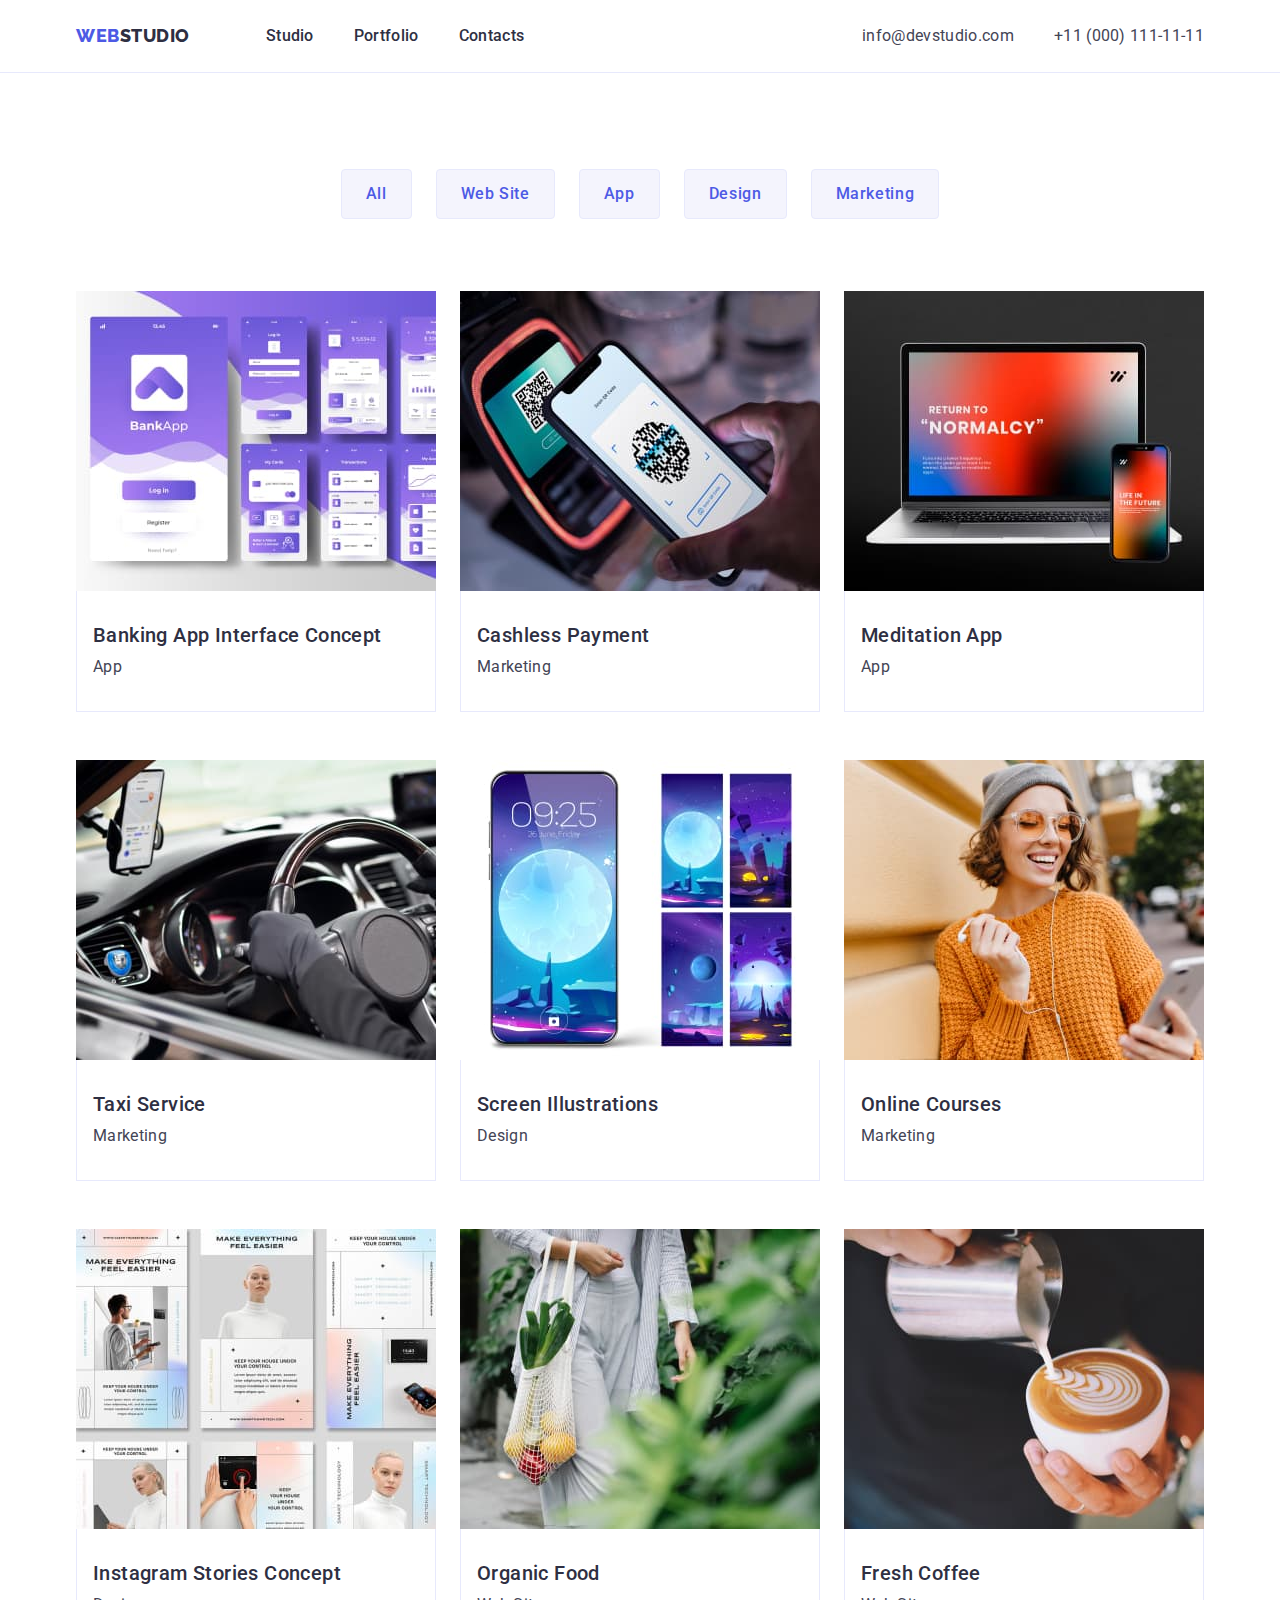
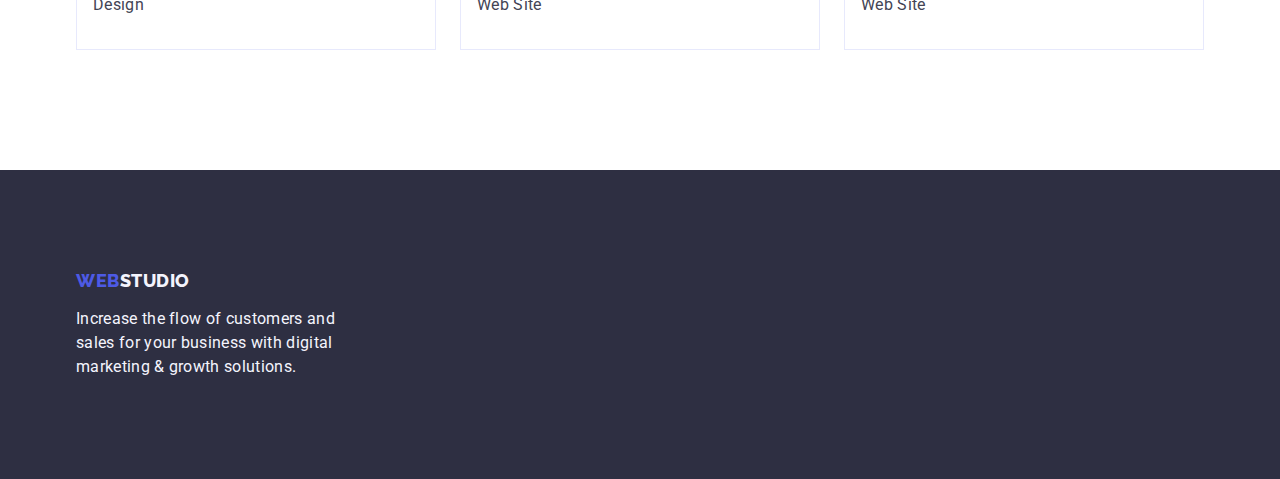
==== portfolio.html @ f17a9567 "Initial commit" ====
<!DOCTYPE html>
<html lang="en">
  <head>
    <meta charset="UTF-8" />
    <meta http-equiv="X-UA-Compatible" content="IE=edge" />
    <meta name="viewport" content="width=device-width, initial-scale=1.0" />
    <title>Portfolio</title>
    <link
      rel="stylesheet"
      href="https://cdnjs.cloudflare.com/ajax/libs/modern-normalize/1.1.0/modern-normalize.min.css"
    />
    <link rel="preconnect" href="https://fonts.googleapis.com" />
    <link rel="preconnect" href="https://fonts.gstatic.com" crossorigin />
    <link
      href="https://fonts.googleapis.com/css2?family=Raleway:wght@800&family=Roboto:wght@400;500;700;900&display=swap"
      rel="stylesheet"
    />
    <link rel="stylesheet" href="./css/styles.css" />
  </head>
  <body>
    <header class="header">
      <div class="container main-nav">
        <nav class="nav">
          <a class="logo head link" href="./index.html"
            >Web<span class="header-word">Studio</span></a
          >

          <ul class="nav-ul list">
            <li class="item"><a class="nav-link link" href="./index.html">Studio</a></li>
            <li class="item"><a class="nav-link link" href="./portfolio.html">Portfolio</a></li>
            <li class="item"><a class="nav-link link" href="">Contacts</a></li>
          </ul>
        </nav>

        <address class="cont">
          <ul class="cont-ul list">
            <li class="item">
              <a class="cont-link link" href="mailto:info@devstudio.com">info@devstudio.com</a>
            </li>
            <li class="item">
              <a class="cont-link link" href="tel:+110001111111">+11 (000) 111-11-11</a>
            </li>
          </ul>
        </address>
      </div>
    </header>

    <main>
      <section class="section-port">
        <div class="container">
          <h1 class="visually-hidden">Our Works</h1>
          <!---Hidden title-->
          <ul class="section-ul-button list">
            <li class="item-btn"><button type="button" class="btn">All</button></li>
            <li class="item-btn"><button type="button" class="btn">Web Site</button></li>
            <li class="item-btn"><button type="button" class="btn">App</button></li>
            <li class="item-btn"><button type="button" class="btn">Design</button></li>
            <li class="item-btn"><button type="button" class="btn">Marketing</button></li>
          </ul>

          <ul class="section-ul-card list">
            <li class="section-item-card">
              <a class="link" href="">
                <img src="./images/img8.jpg" alt="banking-app" width="360" />
                <div class="img-title">
                  <h2 class="section-subtitle">Banking App Interface Concept</h2>
                  <p class="section-text">App</p>
                </div>
              </a>
            </li>

            <li class="section-item-card">
              <a class="link" href="">
                <img src="./images/img9.jpg" alt="cashless-payment" width="360" />
                <div class="img-title">
                  <h2 class="section-subtitle">Cashless Payment</h2>
                  <p class="section-text">Marketing</p>
                </div>
              </a>
            </li>

            <li class="section-item-card">
              <a class="link" href="">
                <img src="./images/img10.jpg" alt="meditation-app" width="360" />
                <div class="img-title">
                  <h2 class="section-subtitle">Meditation App</h2>
                  <p class="section-text">App</p>
                </div>
              </a>
            </li>

            <li class="section-item-card">
              <a class="link" href="">
                <img src="./images/img11.jpg" alt="taxi-service" width="360" />
                <div class="img-title">
                  <h2 class="section-subtitle">Taxi Service</h2>
                  <p class="section-text">Marketing</p>
                </div>
              </a>
            </li>

            <li class="section-item-card">
              <a class="link" href="">
                <img src="./images/img12.jpg" alt="screen-illustrations" width="360" />
                <div class="img-title">
                  <h2 class="section-subtitle">Screen Illustrations</h2>
                  <p class="section-text">Design</p>
                </div>
              </a>
            </li>

            <li class="section-item-card">
              <a class="link" href="">
                <img src="./images/img13.jpg" alt="online-courses" width="360" />
                <div class="img-title">
                  <h2 class="section-subtitle">Online Courses</h2>
                  <p class="section-text">Marketing</p>
                </div>
              </a>
            </li>

            <li class="section-item-card">
              <a class="link" href="">
                <img src="./images/img14.jpg" alt="instagram-stories-concept" width="360" />
                <div class="img-title">
                  <h2 class="section-subtitle">Instagram Stories Concept</h2>
                  <p class="section-text">Design</p>
                </div>
              </a>
            </li>

            <li class="section-item-card">
              <a class="link" href="">
                <img src="./images/img15.jpg" alt="organic-food" width="360" />
                <div class="img-title">
                  <h2 class="section-subtitle">Organic Food</h2>
                  <p class="section-text">Web Site</p>
                </div>
              </a>
            </li>

            <li class="section-item-card">
              <a class="link" href="">
                <img src="./images/img16.jpg" alt="fresh-coffee" width="360" />
                <div class="img-title">
                  <h2 class="section-subtitle">Fresh Coffee</h2>
                  <p class="section-text">Web Site</p>
                </div>
              </a>
            </li>
          </ul>
        </div>
      </section>
    </main>

    <footer class="footer">
      <div class="container">
        <a class="logo foot link" href="./index.html">Web<span class="footer-word">Studio</span></a>
        <p class="footer-text">
          Increase the flow of customers and sales for your business with digital marketing & growth
          solutions.
        </p>
      </div>
    </footer>
  </body>
</html>
---- css/styles.css ----
body {
    color: var(--main-text-color); /*--основной цвет текста--*/
    background-color: var(--main-background-color);
    font-family: 'Roboto', sans-serif;
    }

/*--Сброс дефолтных настроек--*/

/*--Сброс настроек списков списков ul, ol--*/
.list
{list-style: none;}

ul, ol
{margin-top: 0;
 margin-bottom: 0;
 padding-left: 0;   
}    

/*--Сброс настроек ссылок a--*/
.link
{text-decoration: none;}

/*--Сброс настроек заголовков h и текста p--*/
h1, h2, h3, p
{margin-top: 0;
 margin-bottom: 0;
}

/*--Сбрасываем нижний отступ в изображениях, делая их блоковыми--*/
img 
{display: block;
max-width: 100%;
height: auto;}

/*--Задание палитры цветов через переменные--*/
:root
{
--main-text-color: #434455;
--main-background-color:#FFFFFF;
--logo-color:#4D5AE5;
--header-word-color:#2E2F42;
--nav-link-color:#2E2F42;
--link-active-color:#404BBF;
--hero-background-color:#2E2F42;
--hero-title-color:#FFFFFF;
--main-btn-color:#FFFFFF;
--btn-color: #4D5AE5;
--border-btn-color: #e7e9fc;
--section-main-text-color: #2E2F42;
--section-team-background-color:#F4F4FD;
--footer-background-color:#2E2F42;
--footer-main-text-color:#F4F4FD;
}

/*--Задаем контейнер для центровки и ограничения ширины контента--*/

.header {
border-bottom: 1px solid #E7E9FC;
}

.container
{
width: 1158px;
margin: 0 auto;
padding: 0 15px; 
}

/*--Описываем контейнер главной навигации--*/
.main-nav {
display: flex; /*--Выстраиваем элементы по горизонтали--*/
align-items: center;
}

/*--Делаем логотип и список навигации flex-контейнером--*/
.nav {
display: flex;
align-items: center;/*--Центруем элементы вдоль горизонтальной оси--*/
}

/*--Данные верхнего логотипа--*/
.logo
{
color: var(--logo-color);
font-family: 'Raleway', sans-serif;
font-weight: 800;
font-size: 18px;
line-height: 1.17;
letter-spacing: 0.03em;
text-transform: uppercase;
}

/*--Дополнительные данные верхнего логотипа--*/
.head
{padding: 24px 0;
margin-right: 76px;/*--Задаем отступ между логотипом и nav-ul--*/
}

.header-word {
color: var(--header-word-color);
font-family: 'Raleway' sans-serif;;
font-weight: 800;
font-size: 18px;
line-height: 1.17;
letter-spacing: 0.03em;
text-transform: uppercase;
}

/*--Делаем список навигации flex-контейнером--*/
.nav-ul {
display: flex;
/*--gap: 40px;--*/
}

/*--Задаем правый отступ всем item nav, кроме крайних--*/
 .nav-ul .item:not(:last-child) {
 margin-right: 40px;
 }

/*--Данные навигационных ссылок--*/
.nav-link {
    color: var(--nav-link-color);
    font-weight: 500;
    font-size: 16px;
    line-height: 1.5;
    letter-spacing: 0.02em;
    display: block;
    padding: 24px 0;
    
}

/*--Меняем цвет ссылок при наведении--*/
.nav-link:hover,
.nav-link:focus {
    color: var(--link-active-color);
}

/*--Прижимаем секцию почты и телефона к правому краю--*/
.cont
{font-style: normal; /*--сбрасываем стиль italic--*/
margin-left: auto;}

/*--Делаем список контактов flex-контейнером--*/
.cont-ul {
display: flex;
/*--gap: 40px;--*/
}

/*--Задаем правый отступ всем item cont, кроме крайних--*/
.cont-ul .item:not(:last-child) 
{margin-right: 40px;}

.cont-link {
color: var(--main-text-color);
font-weight: 400;
font-size: 16px;
line-height: 1.5;
letter-spacing: 0.02em;
text-decoration: none;
display: block;
padding: 24px 0;
}

/*--Меняем цвет ссылок при наведении--*/
.cont-link:hover,
.cont-link:focus {
color: var(--link-active-color);
}


/*--Данные секции HERO--*/

/*--Задаем параметры секции hero--*/
.hero {
background-color: var(--hero-background-color);
margin-top: 0;
width: 1440px;
padding: 188px 0;
margin-left: auto;
margin-right: auto;
}

/*--Задаем параметры заголовка секции hero--*/
.hero-title {
color: var(--hero-title-color);
font-weight: 700;
font-size: 56px;
line-height: 1.07;
text-align: center;
letter-spacing: 0.02em;
max-width: 496px;
margin-left: auto;
margin-right: auto;
}

/*---Кнопка Order Service---*/
.main-btn {
color: var(--main-btn-color);
background-color: #4D5AE5;
font-family: 'Roboto', sans-serif;
font-weight: 500;
font-size: 16px;
line-height: 1.5;
letter-spacing: 0.04em;
border: none;
display: block;
cursor: pointer;
min-width: 169px;
height: 56px;
margin-left: auto;
margin-right: auto;
margin-top: 48px;
padding: 16px 32px 16px 32px;
border-radius: 4px;
}

/*--Меняем цвет кнопок при навдении--*/
.main-btn:hover,
.main-btn:focus {
color: var(--main-btn-color);
background-color: #404BBF;
cursor: pointer;
}

/*--Задаем внутренние отступы секции Adv--*/
.section-adv {padding: 120px 0;}

/*--Данные заголовка секции--*/
.section-title {
color: var(--section-main-text-color);
font-weight: 700;
font-size: 36px;
line-height: 1.11;
text-align: center;
letter-spacing: 0.02em;
text-transform: capitalize;
margin-bottom: 72px;
}

/*--Описываем скрытый заголовок--*/
.visually-hidden
{
position: absolute;
width: 1px;
height: 1px;
margin: -1px;
border: 0;
padding: 0;
white-space: no-wrap;
clip-path: inset(100%);
clip: rect(0 0 0 0);
overflow: hidden;    
}

/*--Делаем список flex-элементом, чтобы список расположить горизонтально--*/
.section-ul
{
display: flex;
gap: 24px;
}

/*--Определяем ширину пункта списка--*/
.section-item {
flex-basis: calc((100% - 3*24px)/4);
/*--width: calc((100% - 3*24px)/4)--*/
}

/*--Определяем ширину списка img--*/
.section-item-img {
    flex-basis: calc((100% - 3*16px)/3);
    /*--width: calc((100% - 3*16px)/3)--*/
}

/*--Данные подзаголовков--*/
.section-subtitle {
    color: var(--section-main-text-color);
    font-weight: 500;
    font-size: 20px;
    line-height: 1.2;
    letter-spacing: 0.02em;
    margin-bottom: 8px;
}

/*--Данные текста секции--*/
.section-text {
    color: var(--main-text-color);
    font-weight: 400;
    font-size: 16px;
    line-height: 1.5;
    letter-spacing: 0.02em;
}

/*--Задаем внутренний отступ секции Work Exmpl--*/
.section-exmp {
padding-bottom: 120px;
}

/*--Данные секции Our Team, у которой отличается фон--*/
.section-team
{background: var(--section-team-background-color);
padding: 120px 0;} /*--Задаем внутренние паддинги--*/

.section-team-card {
    background-color: var(--main-background-color);
    text-align: center;
    flex-basis: calc((100% - 3*24px)/4);
    /*--width: calc((100% - 3*24px)/4)--*/
    border-radius: 0px 0px 4px 4px;
}

/*--Создание контейнера - имя, должность членов команды--*/
.name-job
{padding: 32px 16px; } /*--внутренние отступы контейнера--*/

/*--Задание параметров ФИ сотрудника--*/
.name-job .section-subtitle
{text-align: center;
 margin-bottom: 8px;
}

/*--Задание параметров должности сотрудника--*/
.name-job .section-text 
{text-align: center;}


/*--Задание паддингов для секции Портфолио--*/
.section-port {
    padding-top: 96px;
    padding-bottom: 120px;
}

/*--Делаем список кнопок горизонтальным flex-элементом--*/
.section-ul-button {
    display: flex;
    gap: 24px;
    margin-bottom: 72px;
    justify-content: center;
    }

/*---Кнопки Портфолио---*/
.btn {
    color: var(--btn-color);
    background-color: #F4F4FD;
    font-family: 'Roboto', sans-serif;
    font-weight: 500;
    font-size: 16px;
    line-height: 1.5;
    letter-spacing: 0.04em;
    border: 1px solid var(--border-btn-color);
    border-radius: 4px;
    cursor: pointer;
    padding: 12px 24px 12px 24px;
    display: block;
}

/*--Меняем цвет кнопок при наведении--*/
.btn:hover,
.btn:focus {
    color: var(--main-btn-color);
    background-color: #404BBF;
    border: 1px solid transparent;
}

/*--Делаем список flex-элементом, чтобы список расположить горизонтально
    в несколько рядов--*/
.section-ul-card {
    display: flex;
    flex-wrap: wrap;
    column-gap: 24px;
    row-gap: 48px;
    padding-left: 0;
    padding-right: 0;
}

/*--Описываем каждый элемент списка--*/
.section-item-card {
flex-basis: calc((100% - 2*24px)/3);
}

/*--Создание контейнера - имя, должность членов команды--*/
.img-title {
padding: 32px 16px; /*--внутренние отступы контейнера--*/
border: 1px solid #e7e9fc;
border-top: none;
}

/*--Задание отступа подзаголовку img Portfolio--*/
.img-title .section-subtitle
{margin-bottom: 8px;}

/*--Данные Футера--*/
.footer {
background-color: var(--footer-background-color);
padding: 100px 0;
margin-left: auto;
margin-right: auto;
}

/*--Дополнительные данные нижнего логотипа--*/
.foot {
display: inline-block;
margin-bottom: 16px;
}

.footer-word
{color: var(--footer-main-text-color);
font-family: 'Raleway';
font-weight: 800;
font-size: 18px;
line-height: 1.17;
letter-spacing: 0.03em;
text-transform: uppercase;
}

.footer-text {
color: var(--footer-main-text-color);
font-weight: 400;
font-size: 16px;
line-height: 1.5;
letter-spacing: 0.02em;
width: 264px;
}
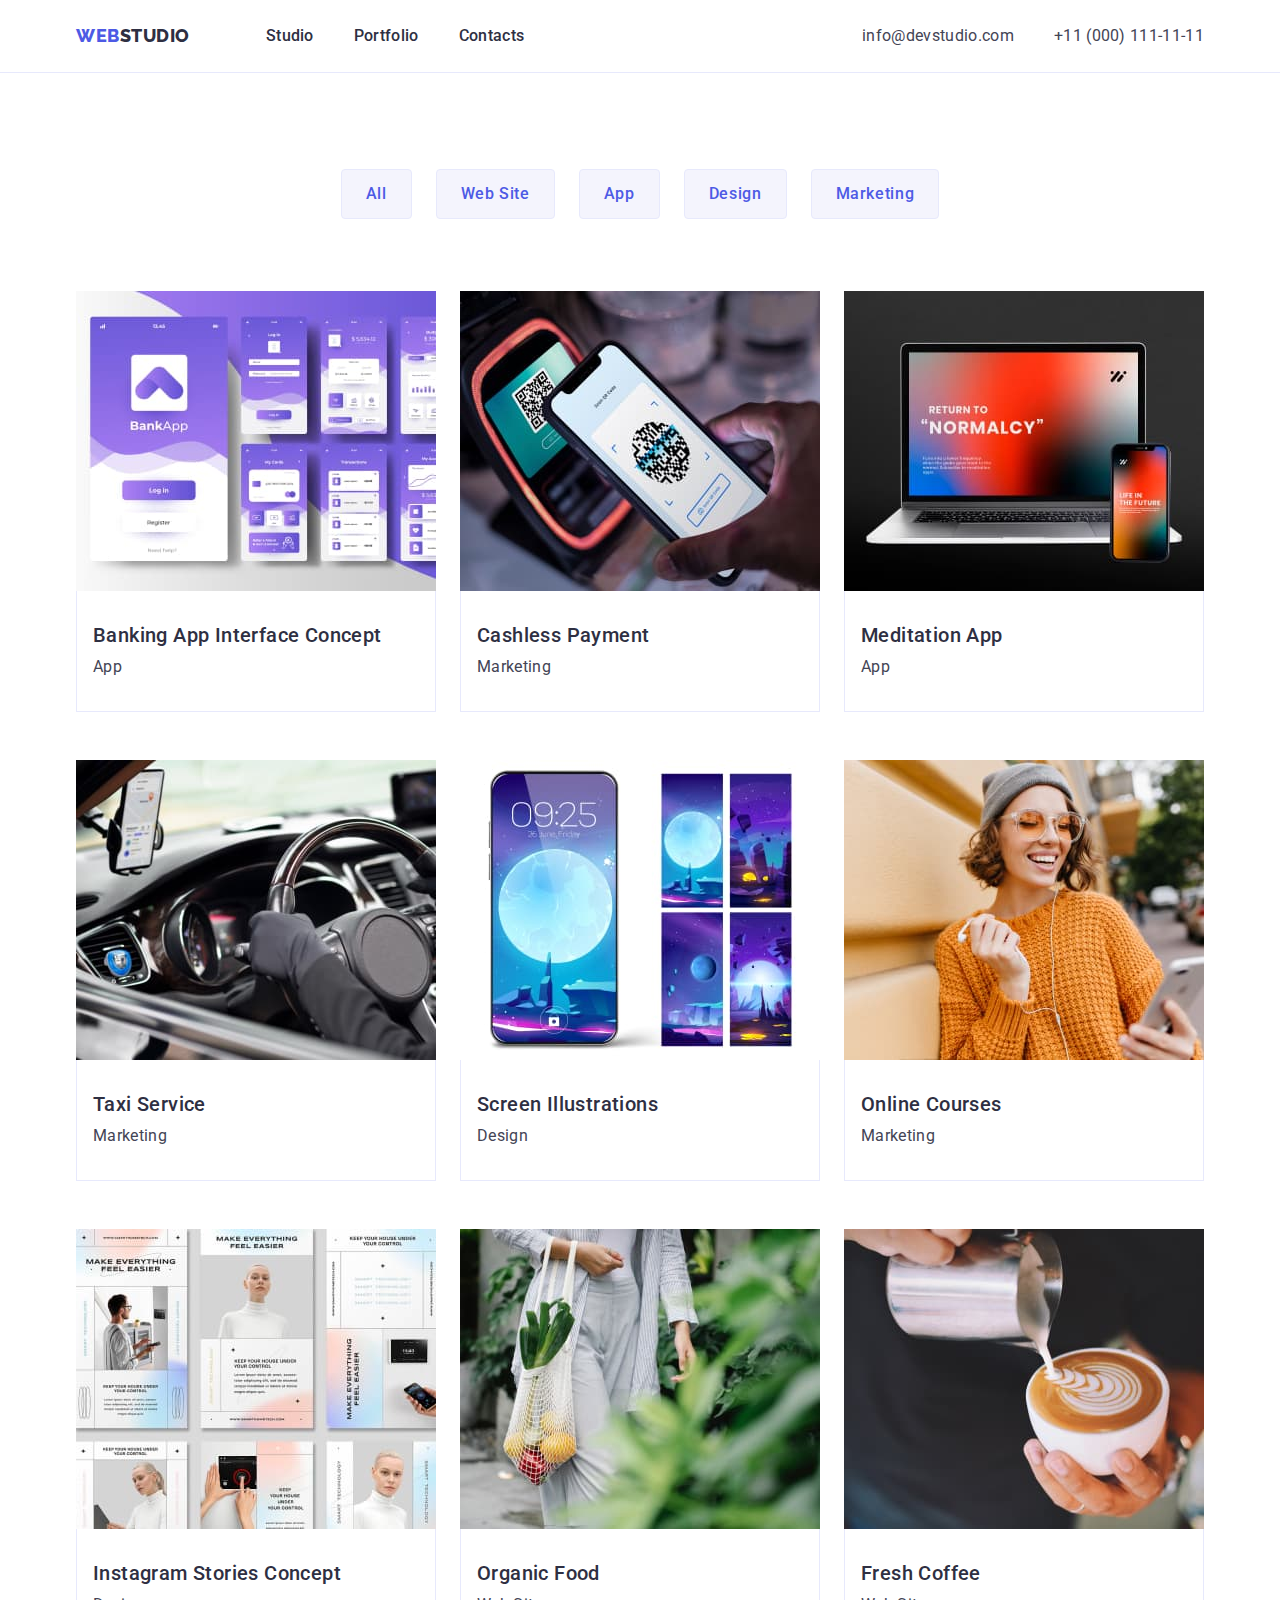
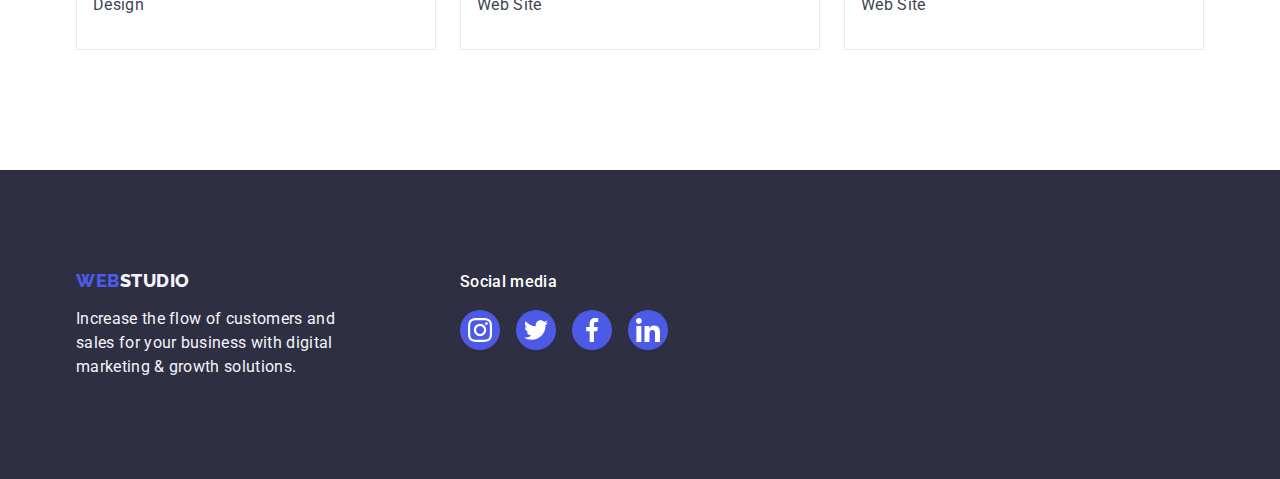
==== commit d5051498: "first version HW-04" ====
--- a/portfolio.html
+++ b/portfolio.html
@@ -61,7 +61,7 @@
           <ul class="section-ul-card list">
             <li class="section-item-card">
               <a class="link" href="">
-                <img src="./images/img8.jpg" alt="banking-app" width="360" />
+                <img src="./images/portfolio/img1.jpg" alt="banking-app" width="360" />
                 <div class="img-title">
                   <h2 class="section-subtitle">Banking App Interface Concept</h2>
                   <p class="section-text">App</p>
@@ -71,7 +71,7 @@
 
             <li class="section-item-card">
               <a class="link" href="">
-                <img src="./images/img9.jpg" alt="cashless-payment" width="360" />
+                <img src="./images/portfolio/img2.jpg" alt="cashless-payment" width="360" />
                 <div class="img-title">
                   <h2 class="section-subtitle">Cashless Payment</h2>
                   <p class="section-text">Marketing</p>
@@ -81,7 +81,7 @@
 
             <li class="section-item-card">
               <a class="link" href="">
-                <img src="./images/img10.jpg" alt="meditation-app" width="360" />
+                <img src="./images/portfolio/img3.jpg" alt="meditation-app" width="360" />
                 <div class="img-title">
                   <h2 class="section-subtitle">Meditation App</h2>
                   <p class="section-text">App</p>
@@ -91,7 +91,7 @@
 
             <li class="section-item-card">
               <a class="link" href="">
-                <img src="./images/img11.jpg" alt="taxi-service" width="360" />
+                <img src="./images/portfolio/img4.jpg" alt="taxi-service" width="360" />
                 <div class="img-title">
                   <h2 class="section-subtitle">Taxi Service</h2>
                   <p class="section-text">Marketing</p>
@@ -101,7 +101,7 @@
 
             <li class="section-item-card">
               <a class="link" href="">
-                <img src="./images/img12.jpg" alt="screen-illustrations" width="360" />
+                <img src="./images/portfolio/img5.jpg" alt="screen-illustrations" width="360" />
                 <div class="img-title">
                   <h2 class="section-subtitle">Screen Illustrations</h2>
                   <p class="section-text">Design</p>
@@ -111,7 +111,7 @@
 
             <li class="section-item-card">
               <a class="link" href="">
-                <img src="./images/img13.jpg" alt="online-courses" width="360" />
+                <img src="./images/portfolio/img6.jpg" alt="online-courses" width="360" />
                 <div class="img-title">
                   <h2 class="section-subtitle">Online Courses</h2>
                   <p class="section-text">Marketing</p>
@@ -121,7 +121,11 @@
 
             <li class="section-item-card">
               <a class="link" href="">
-                <img src="./images/img14.jpg" alt="instagram-stories-concept" width="360" />
+                <img
+                  src="./images/portfolio/img7.jpg"
+                  alt="instagram-stories-concept"
+                  width="360"
+                />
                 <div class="img-title">
                   <h2 class="section-subtitle">Instagram Stories Concept</h2>
                   <p class="section-text">Design</p>
@@ -131,7 +135,7 @@
 
             <li class="section-item-card">
               <a class="link" href="">
-                <img src="./images/img15.jpg" alt="organic-food" width="360" />
+                <img src="./images/portfolio/img8.jpg" alt="organic-food" width="360" />
                 <div class="img-title">
                   <h2 class="section-subtitle">Organic Food</h2>
                   <p class="section-text">Web Site</p>
@@ -141,7 +145,7 @@
 
             <li class="section-item-card">
               <a class="link" href="">
-                <img src="./images/img16.jpg" alt="fresh-coffee" width="360" />
+                <img src="./images/portfolio/img9.jpg" alt="fresh-coffee" width="360" />
                 <div class="img-title">
                   <h2 class="section-subtitle">Fresh Coffee</h2>
                   <p class="section-text">Web Site</p>
@@ -154,12 +158,54 @@
     </main>
 
     <footer class="footer">
-      <div class="container">
-        <a class="logo foot link" href="./index.html">Web<span class="footer-word">Studio</span></a>
-        <p class="footer-text">
-          Increase the flow of customers and sales for your business with digital marketing & growth
-          solutions.
-        </p>
+      <div class="container foot-content">
+        <div class="logo-text-footer">
+          <a class="logo foot link" href="./index.html"
+            >Web<span class="footer-word">Studio</span></a
+          >
+          <p class="footer-text">
+            Increase the flow of customers and sales for your business with digital marketing &
+            growth solutions.
+          </p>
+        </div>
+        <div class="social-link-footer-container">
+          <p class="footer-text-title">Social media</p>
+          <div class="social-link-footer">
+            <ul class="section-social-ul-footer list">
+              <li class="">
+                <a href="" class="social-link">
+                  <svg class="" width="24" height="24">
+                    <use href="./images/icons.svg#icon-instagram-one"></use>
+                  </svg>
+                </a>
+              </li>
+
+              <li class="">
+                <a href="" class="social-link">
+                  <svg class="" width="24" height="24">
+                    <use href="./images/icons.svg#icon-twitter--two"></use>
+                  </svg>
+                </a>
+              </li>
+
+              <li class="">
+                <a href="" class="social-link">
+                  <svg class="" width="24" height="24">
+                    <use href="./images/icons.svg#icon-facebook-three"></use>
+                  </svg>
+                </a>
+              </li>
+
+              <li class="">
+                <a href="" class="social-link">
+                  <svg class="" width="24" height="24">
+                    <use href="./images/icons.svg#icon-linkedin-four"></use>
+                  </svg>
+                </a>
+              </li>
+            </ul>
+          </div>
+        </div>
       </div>
     </footer>
   </body>
--- a/css/styles.css
+++ b/css/styles.css
@@ -23,8 +23,7 @@
 /*--Сброс настроек заголовков h и текста p--*/
 h1, h2, h3, p
 {margin-top: 0;
- margin-bottom: 0;
-}
+ margin-bottom: 0;}
 
 /*--Сбрасываем нижний отступ в изображениях, делая их блоковыми--*/
 img 
@@ -50,10 +49,10 @@
 --section-team-background-color:#F4F4FD;
 --footer-background-color:#2E2F42;
 --footer-main-text-color:#F4F4FD;
+--footer-secondary-text-color: #fff;
 }
 
 /*--Задаем контейнер для центровки и ограничения ширины контента--*/
-
 .header {
 border-bottom: 1px solid #E7E9FC;
 }
@@ -125,7 +124,6 @@
     letter-spacing: 0.02em;
     display: block;
     padding: 24px 0;
-    
 }
 
 /*--Меняем цвет ссылок при наведении--*/
@@ -177,6 +175,9 @@
 padding: 188px 0;
 margin-left: auto;
 margin-right: auto;
+background-image: linear-gradient(rgba(46, 47, 66, 0.7), rgba(46, 47, 66, 0.7)), 
+url(../images/hero/background-hero.jpg);
+background-size: cover;
 }
 
 /*--Задаем параметры заголовка секции hero--*/
@@ -253,10 +254,20 @@
 
 /*--Делаем список flex-элементом, чтобы список расположить горизонтально--*/
 .section-ul
-{
-display: flex;
-gap: 24px;
-}
+{display: flex;
+gap: 24px;}
+
+/*--Описываем иконки секции Advantages--*/
+.icon-adv
+{display: flex;
+align-items: center;
+justify-content: center;    
+width: 264px;
+ height: 112px;
+ background-color: #FFFFFF;
+ margin-bottom: 8px;
+}
+
 
 /*--Определяем ширину пункта списка--*/
 .section-item {
@@ -305,6 +316,7 @@
     flex-basis: calc((100% - 3*24px)/4);
     /*--width: calc((100% - 3*24px)/4)--*/
     border-radius: 0px 0px 4px 4px;
+    box-shadow: 0px 1px rgba(46, 47, 66, 0.16);
 }
 
 /*--Создание контейнера - имя, должность членов команды--*/
@@ -321,20 +333,76 @@
 .name-job .section-text 
 {text-align: center;}
 
+/*--Задание отступов контейнеру соцсетей Our team--*/
+.social-link-container
+{padding: 0;
+margin-top: 8px;}
+
+/*--Контейнер 4-х ячеек с иконками соцсетей--*/
+.section-social-ul
+{display: flex;
+gap: 24px;}
+
+
+/*--Ячейка каждой иконки линка соцсети--*/
+.social-link
+{display: flex;
+width: 40px;
+height: 40px;
+align-items: center;
+justify-content: center;
+background-color: #4D5AE5;
+fill:#FFFFFF;
+border-radius: 50%;
+}
+
+.social-link:hover,
+.social-link:focus
+{background-color: #31D0AA; }
+
+
+
+/*--Задаем внутренние паддинги секции закачиков--*/
+.section-customers
+{padding: 120px; 0}
+
+/*--Описание секции Заказчика--*/
+.section-customers-ul
+{display: flex;
+ gap: 24px; }
+
+/*--Описание контейнера логотипов заказчиков--*/
+.logo-company
+{margin-top:72px;}
+
+/*--Описываем ссылку на иконку Заказчика--*/
+.customer-link
+{display: flex;
+justify-content: center; 
+align-items: center;
+ width: 168px; 
+ height: 88px;
+ border: 1px solid #8E8F99;
+ background-color: #FFFFFF;
+fill: #8e8f99;
+}
+
+.customer-link:hover,
+.customer-link:focus
+{fill: #404BBF;}
+
 
 /*--Задание паддингов для секции Портфолио--*/
 .section-port {
     padding-top: 96px;
-    padding-bottom: 120px;
-}
+    padding-bottom: 120px;}
 
 /*--Делаем список кнопок горизонтальным flex-элементом--*/
 .section-ul-button {
     display: flex;
     gap: 24px;
     margin-bottom: 72px;
-    justify-content: center;
-    }
+    justify-content: center;}
 
 /*---Кнопки Портфолио---*/
 .btn {
@@ -360,6 +428,12 @@
     border: 1px solid transparent;
 }
 
+/*--Добавляем эффект тени на кнопки Портфолио при ховере и фокусе--*/
+.section-item-card:hover,
+.section-item-card:focus 
+{box-shadow: 0px 4px rgba(0, 0, 0, 0.15);}
+
+
 /*--Делаем список flex-элементом, чтобы список расположить горизонтально
     в несколько рядов--*/
 .section-ul-card {
@@ -376,6 +450,10 @@
 flex-basis: calc((100% - 2*24px)/3);
 }
 
+/*--Добавляем эффект тени на карточку при ховере--*/
+.section-item-card:hover
+{box-shadow: 0px 1px rgba(46, 47, 66, 0.16);}
+
 /*--Создание контейнера - имя, должность членов команды--*/
 .img-title {
 padding: 32px 16px; /*--внутренние отступы контейнера--*/
@@ -395,11 +473,19 @@
 margin-right: auto;
 }
 
+/*--Ставим по горизонтали левый и рпавый блок футера--*/
+.foot-content
+{display: flex;}
+
 /*--Дополнительные данные нижнего логотипа--*/
 .foot {
 display: inline-block;
 margin-bottom: 16px;
 }
+
+/*--Контейнер логотип + текст--*/
+.logo-text-footer
+{margin-right: 120px;}
 
 .footer-word
 {color: var(--footer-main-text-color);
@@ -418,4 +504,28 @@
 line-height: 1.5;
 letter-spacing: 0.02em;
 width: 264px;
-}+}
+
+
+/*--Задание отступов контейнеру соцсетей футера--*/
+.social-link-footer-container
+{padding: 0;}
+
+/*--Задание отступов контейнеру соцсетей футера--*/
+.social-link-footer 
+{padding: 0;}
+
+.footer-text-title
+{color: var(--footer-secondary-text-color);
+font-weight: 500;
+font-size: 16px;
+line-height: 1.5;
+letter-spacing: 0.02em;
+}
+
+
+/*--Контейнер 4-х ячеек с иконками соцсетей--*/
+.section-social-ul-footer 
+{display: flex;
+ gap: 16px;
+ margin-top: 16px;}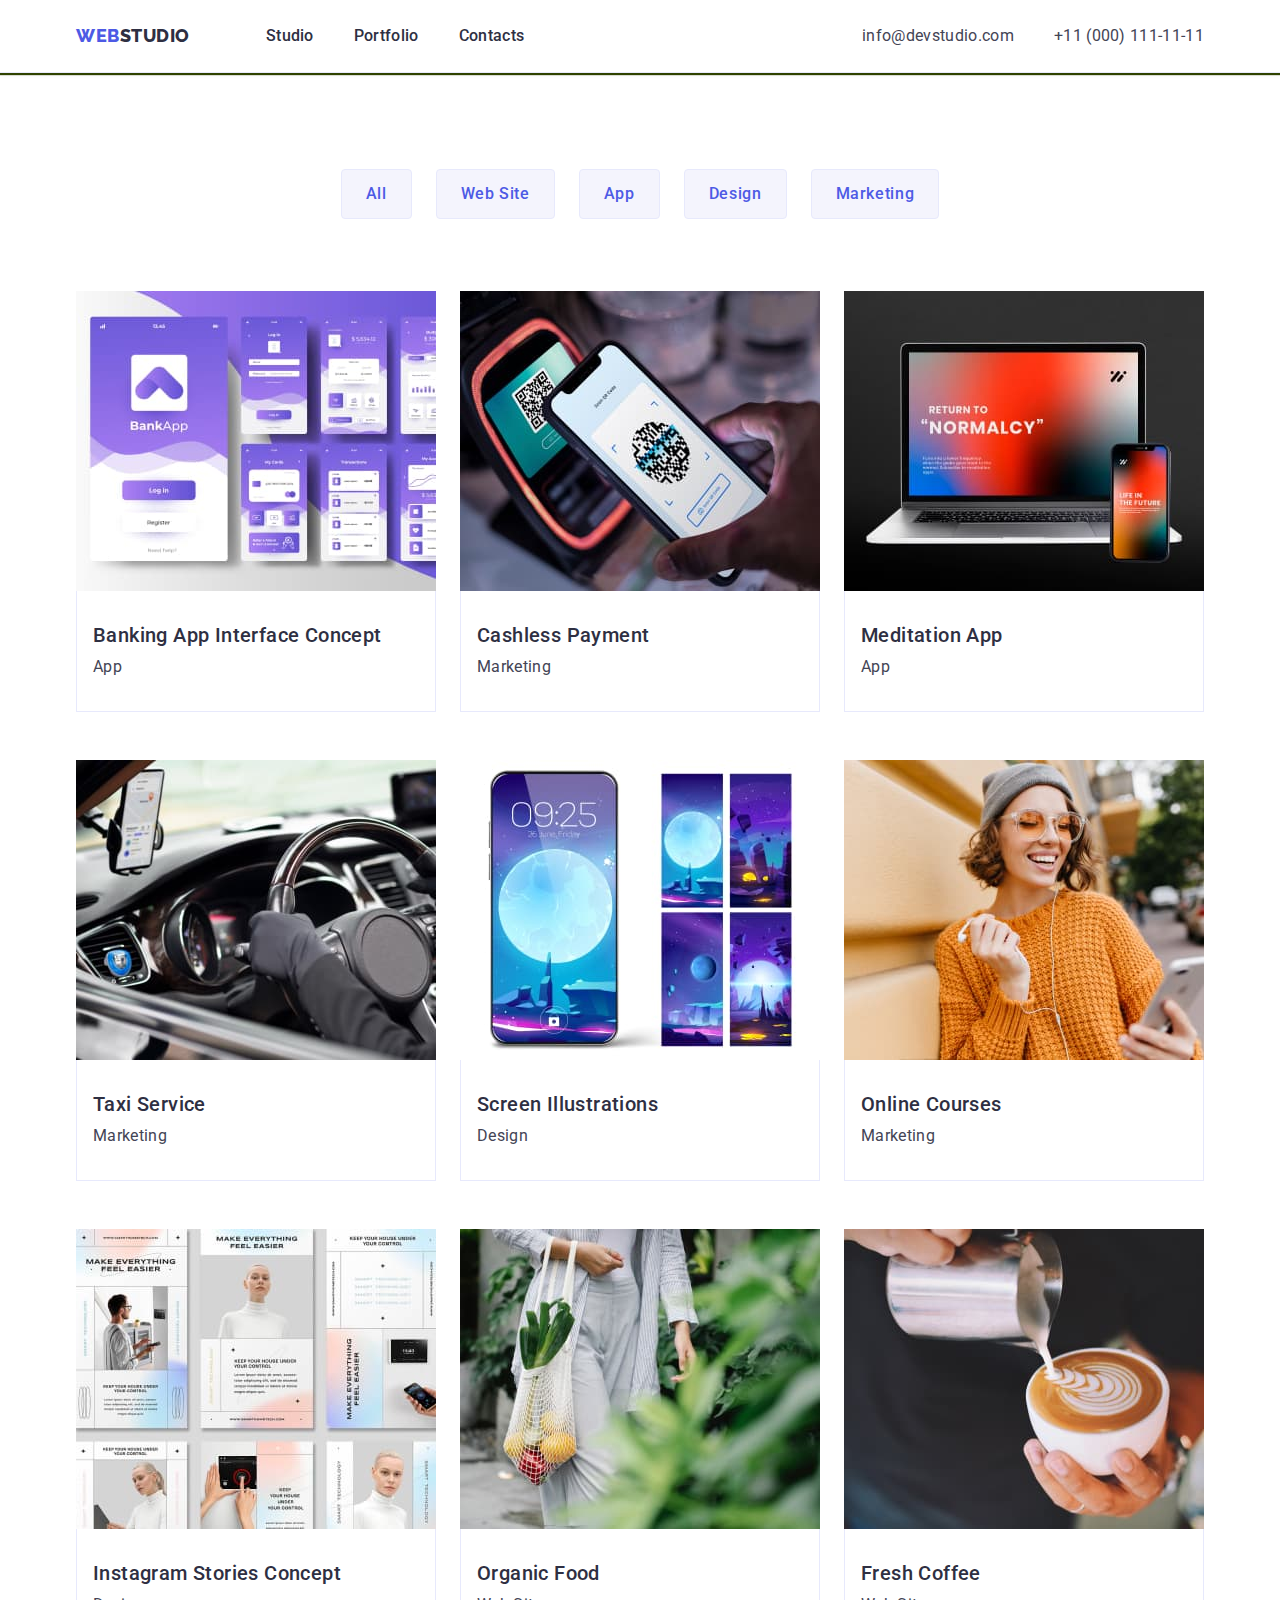
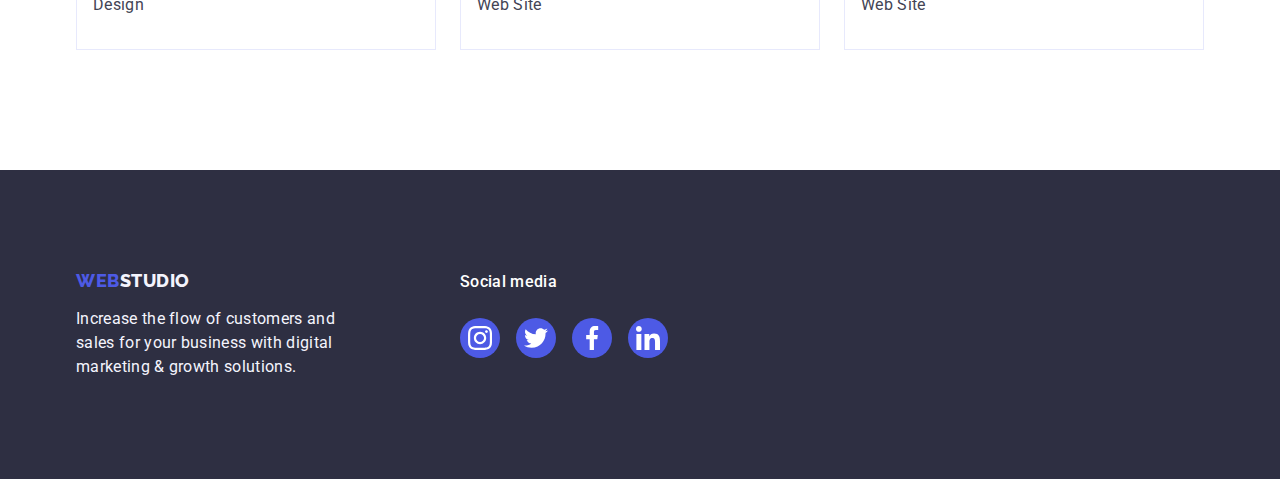
==== commit 8610b998: "fived mistakes" ====
--- a/portfolio.html
+++ b/portfolio.html
@@ -60,7 +60,7 @@
 
           <ul class="section-ul-card list">
             <li class="section-item-card">
-              <a class="link" href="">
+              <a class="pf-link link" href="">
                 <img src="./images/portfolio/img1.jpg" alt="banking-app" width="360" />
                 <div class="img-title">
                   <h2 class="section-subtitle">Banking App Interface Concept</h2>
@@ -70,7 +70,7 @@
             </li>
 
             <li class="section-item-card">
-              <a class="link" href="">
+              <a class="pf-link link" href="">
                 <img src="./images/portfolio/img2.jpg" alt="cashless-payment" width="360" />
                 <div class="img-title">
                   <h2 class="section-subtitle">Cashless Payment</h2>
@@ -80,7 +80,7 @@
             </li>
 
             <li class="section-item-card">
-              <a class="link" href="">
+              <a class="pf-link link" href="">
                 <img src="./images/portfolio/img3.jpg" alt="meditation-app" width="360" />
                 <div class="img-title">
                   <h2 class="section-subtitle">Meditation App</h2>
@@ -90,7 +90,7 @@
             </li>
 
             <li class="section-item-card">
-              <a class="link" href="">
+              <a class="pf-link link" href="">
                 <img src="./images/portfolio/img4.jpg" alt="taxi-service" width="360" />
                 <div class="img-title">
                   <h2 class="section-subtitle">Taxi Service</h2>
@@ -100,7 +100,7 @@
             </li>
 
             <li class="section-item-card">
-              <a class="link" href="">
+              <a class="pf-link link" href="">
                 <img src="./images/portfolio/img5.jpg" alt="screen-illustrations" width="360" />
                 <div class="img-title">
                   <h2 class="section-subtitle">Screen Illustrations</h2>
@@ -110,7 +110,7 @@
             </li>
 
             <li class="section-item-card">
-              <a class="link" href="">
+              <a class="pf-link link" href="">
                 <img src="./images/portfolio/img6.jpg" alt="online-courses" width="360" />
                 <div class="img-title">
                   <h2 class="section-subtitle">Online Courses</h2>
@@ -120,7 +120,7 @@
             </li>
 
             <li class="section-item-card">
-              <a class="link" href="">
+              <a class="pf-link link" href="">
                 <img
                   src="./images/portfolio/img7.jpg"
                   alt="instagram-stories-concept"
@@ -134,7 +134,7 @@
             </li>
 
             <li class="section-item-card">
-              <a class="link" href="">
+              <a class="pf-link link" href="">
                 <img src="./images/portfolio/img8.jpg" alt="organic-food" width="360" />
                 <div class="img-title">
                   <h2 class="section-subtitle">Organic Food</h2>
@@ -144,7 +144,7 @@
             </li>
 
             <li class="section-item-card">
-              <a class="link" href="">
+              <a class="pf-link link" href="">
                 <img src="./images/portfolio/img9.jpg" alt="fresh-coffee" width="360" />
                 <div class="img-title">
                   <h2 class="section-subtitle">Fresh Coffee</h2>
@@ -172,32 +172,32 @@
           <p class="footer-text-title">Social media</p>
           <div class="social-link-footer">
             <ul class="section-social-ul-footer list">
-              <li class="">
-                <a href="" class="social-link">
+              <li class="social-link">
+                <a href="" class="social-link-a">
                   <svg class="" width="24" height="24">
                     <use href="./images/icons.svg#icon-instagram-one"></use>
                   </svg>
                 </a>
               </li>
 
-              <li class="">
-                <a href="" class="social-link">
+              <li class="social-link">
+                <a href="" class="social-link-a">
                   <svg class="" width="24" height="24">
                     <use href="./images/icons.svg#icon-twitter--two"></use>
                   </svg>
                 </a>
               </li>
 
-              <li class="">
-                <a href="" class="social-link">
+              <li class="social-link">
+                <a href="" class="social-link-a">
                   <svg class="" width="24" height="24">
                     <use href="./images/icons.svg#icon-facebook-three"></use>
                   </svg>
                 </a>
               </li>
 
-              <li class="">
-                <a href="" class="social-link">
+              <li class="social-link">
+                <a href="" class="social-link-a">
                   <svg class="" width="24" height="24">
                     <use href="./images/icons.svg#icon-linkedin-four"></use>
                   </svg>
--- a/css/styles.css
+++ b/css/styles.css
@@ -55,6 +55,8 @@
 /*--Задаем контейнер для центровки и ограничения ширины контента--*/
 .header {
 border-bottom: 1px solid #E7E9FC;
+box-shadow: 0px 2px 1px rgba(47, 66, 0.08),
+0px 1px 1px rgba(46, 47, 66, 0.16), 0px 1px 6px rgba(46, 47, 66, 0.08); 
 }
 
 .container
@@ -171,13 +173,15 @@
 .hero {
 background-color: var(--hero-background-color);
 margin-top: 0;
-width: 1440px;
+max-width: 1440px;
 padding: 188px 0;
 margin-left: auto;
 margin-right: auto;
 background-image: linear-gradient(rgba(46, 47, 66, 0.7), rgba(46, 47, 66, 0.7)), 
 url(../images/hero/background-hero.jpg);
 background-size: cover;
+background-repeat: no-repeat;
+background-position: center;
 }
 
 /*--Задаем параметры заголовка секции hero--*/
@@ -263,9 +267,10 @@
 align-items: center;
 justify-content: center;    
 width: 264px;
- height: 112px;
- background-color: #FFFFFF;
- margin-bottom: 8px;
+height: 112px;
+background-color: #F4F4FD;
+margin-bottom: 8px;
+border-radius: 4px;
 }
 
 
@@ -316,12 +321,14 @@
     flex-basis: calc((100% - 3*24px)/4);
     /*--width: calc((100% - 3*24px)/4)--*/
     border-radius: 0px 0px 4px 4px;
-    box-shadow: 0px 1px rgba(46, 47, 66, 0.16);
+    box-shadow: 0px 1px 6px rgba(46, 47, 66, 0.08),
+    0px 1px 1px rgba(47, 66, 0.08), 0px 2px 1px rgba(47, 66, 0.08);
 }
 
 /*--Создание контейнера - имя, должность членов команды--*/
 .name-job
-{padding: 32px 16px; } /*--внутренние отступы контейнера--*/
+{padding: 32px 0;
+outline: 1px solid red; } /*--внутренние отступы контейнера--*/
 
 /*--Задание параметров ФИ сотрудника--*/
 .name-job .section-subtitle
@@ -341,19 +348,17 @@
 /*--Контейнер 4-х ячеек с иконками соцсетей--*/
 .section-social-ul
 {display: flex;
-gap: 24px;}
+gap: 24px;
+justify-content: center;
+}
 
 
 /*--Ячейка каждой иконки линка соцсети--*/
 .social-link
-{display: flex;
+{
 width: 40px;
 height: 40px;
-align-items: center;
-justify-content: center;
-background-color: #4D5AE5;
-fill:#FFFFFF;
-border-radius: 50%;
+margin-top: 8px;
 }
 
 .social-link:hover,
@@ -361,6 +366,24 @@
 {background-color: #31D0AA; }
 
 
+.social-link-a
+{
+display: flex;
+width: 100%;
+height: 100%;
+background-color: #4D5AE5;
+border-radius: 50%;
+align-items: center;
+justify-content: center;
+fill: #FFFFFF;
+}
+
+
+.social-link-a:hover,
+.social-link-a:focus {
+background-color: #404BBF;
+}
+
 
 /*--Задаем внутренние паддинги секции закачиков--*/
 .section-customers
@@ -369,11 +392,11 @@
 /*--Описание секции Заказчика--*/
 .section-customers-ul
 {display: flex;
- gap: 24px; }
+ gap: 24px;}
 
 /*--Описание контейнера логотипов заказчиков--*/
 .logo-company
-{margin-top:72px;}
+{margin-bottom:72px;}
 
 /*--Описываем ссылку на иконку Заказчика--*/
 .customer-link
@@ -426,6 +449,8 @@
     color: var(--main-btn-color);
     background-color: #404BBF;
     border: 1px solid transparent;
+    box-shadow: 0px 3px 1px rgba(0, 0, 0, 0.1),
+    0px 2px 1px rgba(0, 0, 0, 0.08), 0px 2px 2px rgba(0, 0, 0, 0.12) ;
 }
 
 /*--Добавляем эффект тени на кнопки Портфолио при ховере и фокусе--*/
@@ -454,7 +479,7 @@
 .section-item-card:hover
 {box-shadow: 0px 1px rgba(46, 47, 66, 0.16);}
 
-/*--Создание контейнера - имя, должность членов команды--*/
+/*--Создание контейнера - описание карточки портфолио--*/
 .img-title {
 padding: 32px 16px; /*--внутренние отступы контейнера--*/
 border: 1px solid #e7e9fc;
@@ -464,6 +489,19 @@
 /*--Задание отступа подзаголовку img Portfolio--*/
 .img-title .section-subtitle
 {margin-bottom: 8px;}
+
+/*--Делаем ссылку блочным элементом--*/
+.pf-link
+{display: block;
+}
+
+/*--Эффект тени при наведении на карточку Портфолио--*/
+.pf-link:hover,
+.pf-link:focus
+{box-shadow: 0px 1px 6px rgba(46, 47, 66, 0.08),
+        0px 1px 1px rgba(46, 47, 66, 0.16),
+        0px 2px 1px rgba(46, 47, 66, 0.08);
+}
 
 /*--Данные Футера--*/
 .footer {
@@ -475,7 +513,8 @@
 
 /*--Ставим по горизонтали левый и рпавый блок футера--*/
 .foot-content
-{display: flex;}
+{display: flex;
+align-items: baseline;}
 
 /*--Дополнительные данные нижнего логотипа--*/
 .foot {
@@ -511,16 +550,15 @@
 .social-link-footer-container
 {padding: 0;}
 
-/*--Задание отступов контейнеру соцсетей футера--*/
-.social-link-footer 
-{padding: 0;}
-
+
+/*--Текст Social media в футере--*/
 .footer-text-title
 {color: var(--footer-secondary-text-color);
 font-weight: 500;
 font-size: 16px;
 line-height: 1.5;
 letter-spacing: 0.02em;
+margin-bottom: 16px;
 }
 
 
@@ -528,4 +566,4 @@
 .section-social-ul-footer 
 {display: flex;
  gap: 16px;
- margin-top: 16px;}+ }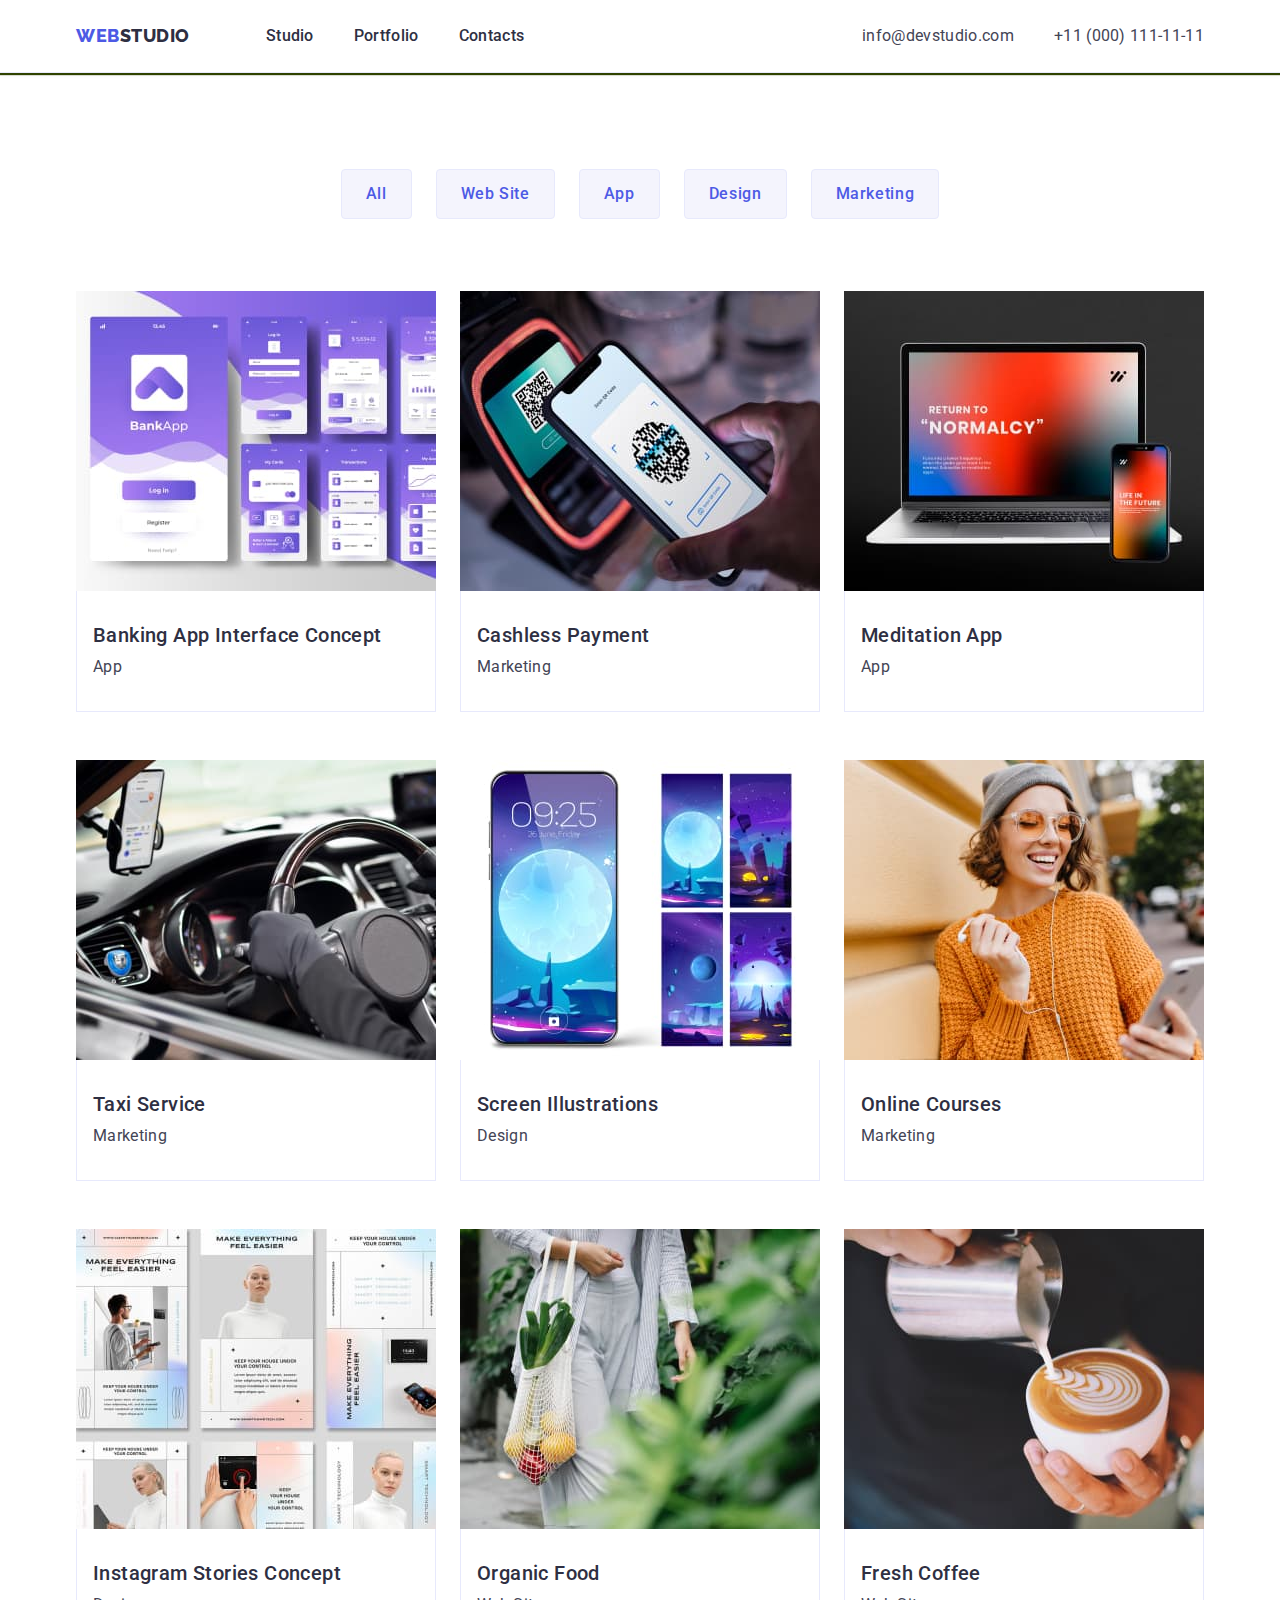
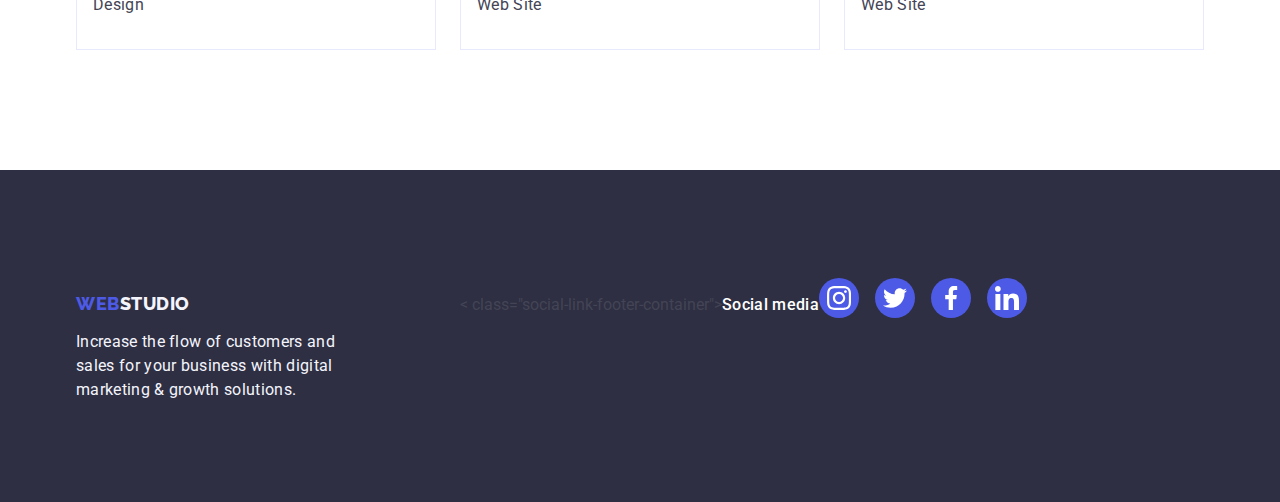
==== commit cc15b403: "1" ====
--- a/portfolio.html
+++ b/portfolio.html
@@ -168,9 +168,9 @@
             growth solutions.
           </p>
         </div>
-        <div class="social-link-footer-container">
+        < class="social-link-footer-container">
           <p class="footer-text-title">Social media</p>
-          <div class="social-link-footer">
+          
             <ul class="section-social-ul-footer list">
               <li class="social-link">
                 <a href="" class="social-link-a">
@@ -205,7 +205,6 @@
               </li>
             </ul>
           </div>
-        </div>
       </div>
     </footer>
   </body>
--- a/css/styles.css
+++ b/css/styles.css
@@ -322,7 +322,7 @@
     /*--width: calc((100% - 3*24px)/4)--*/
     border-radius: 0px 0px 4px 4px;
     box-shadow: 0px 1px 6px rgba(46, 47, 66, 0.08),
-    0px 1px 1px rgba(47, 66, 0.08), 0px 2px 1px rgba(47, 66, 0.08);
+    0px 1px 1px rgba(47, 66, 0.16), 0px 2px 1px rgba(47, 66, 0.08);
 }
 
 /*--Создание контейнера - имя, должность членов команды--*/
@@ -339,6 +339,10 @@
 /*--Задание параметров должности сотрудника--*/
 .name-job .section-text 
 {text-align: center;}
+
+.icon-sl 
+{fill: #f4f4fd;}
+
 
 /*--Задание отступов контейнеру соцсетей Our team--*/
 .social-link-container
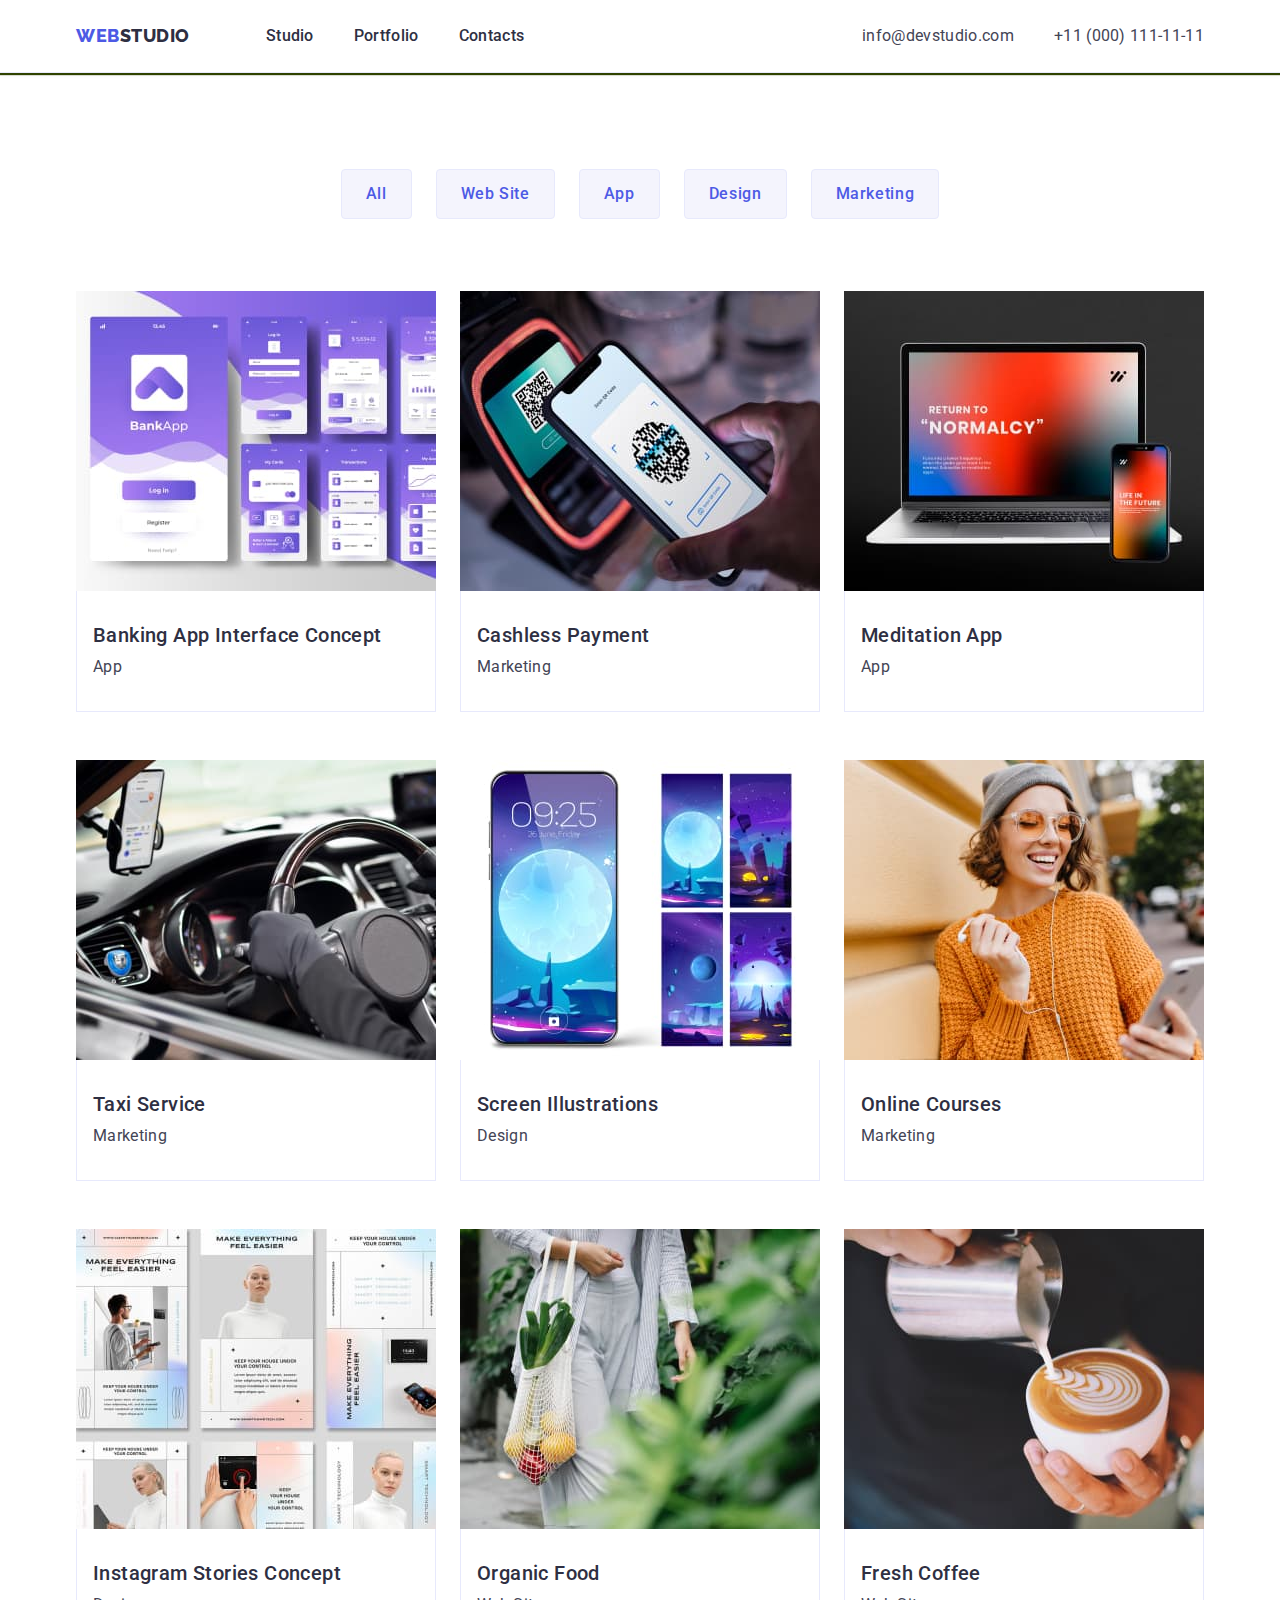
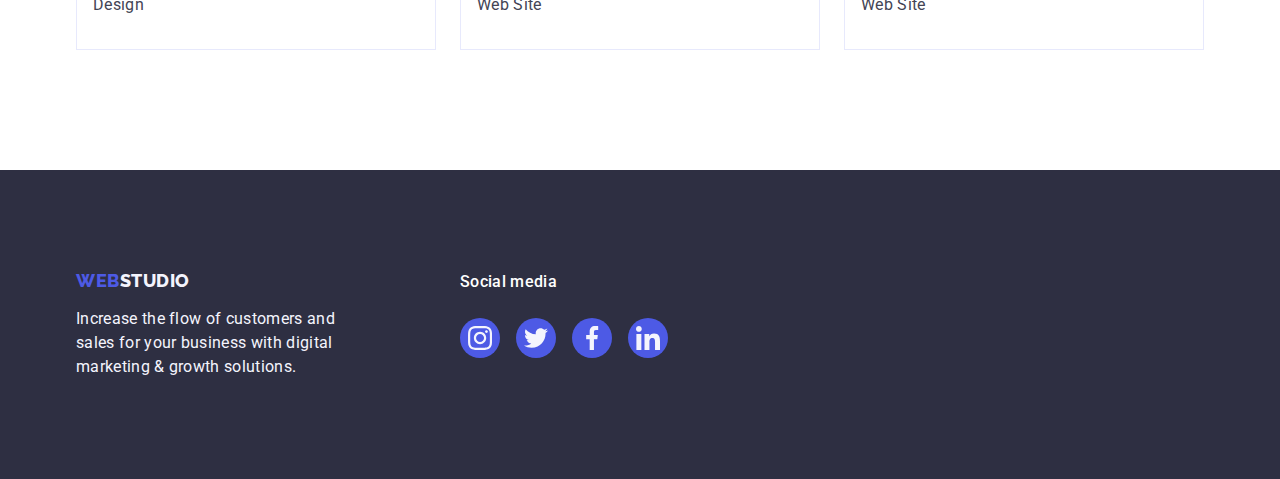
==== commit 089f66fb: "1" ====
--- a/portfolio.html
+++ b/portfolio.html
@@ -168,43 +168,43 @@
             growth solutions.
           </p>
         </div>
-        < class="social-link-footer-container">
+        <div class="social-link-footer-container">
           <p class="footer-text-title">Social media</p>
-          
-            <ul class="section-social-ul-footer list">
-              <li class="social-link">
-                <a href="" class="social-link-a">
-                  <svg class="" width="24" height="24">
-                    <use href="./images/icons.svg#icon-instagram-one"></use>
-                  </svg>
-                </a>
-              </li>
-
-              <li class="social-link">
-                <a href="" class="social-link-a">
-                  <svg class="" width="24" height="24">
-                    <use href="./images/icons.svg#icon-twitter--two"></use>
-                  </svg>
-                </a>
-              </li>
-
-              <li class="social-link">
-                <a href="" class="social-link-a">
-                  <svg class="" width="24" height="24">
-                    <use href="./images/icons.svg#icon-facebook-three"></use>
-                  </svg>
-                </a>
-              </li>
-
-              <li class="social-link">
-                <a href="" class="social-link-a">
-                  <svg class="" width="24" height="24">
-                    <use href="./images/icons.svg#icon-linkedin-four"></use>
-                  </svg>
-                </a>
-              </li>
-            </ul>
-          </div>
+
+          <ul class="section-social-ul-footer list">
+            <li class="social-link">
+              <a href="" class="social-link-a">
+                <svg class="icon-sl" width="24" height="24">
+                  <use href="./images/icons.svg#icon-instagram-one"></use>
+                </svg>
+              </a>
+            </li>
+
+            <li class="social-link">
+              <a href="" class="social-link-a">
+                <svg class="icon-sl" width="24" height="24">
+                  <use href="./images/icons.svg#icon-twitter--two"></use>
+                </svg>
+              </a>
+            </li>
+
+            <li class="social-link">
+              <a href="" class="social-link-a">
+                <svg class="icon-sl" width="24" height="24">
+                  <use href="./images/icons.svg#icon-facebook-three"></use>
+                </svg>
+              </a>
+            </li>
+
+            <li class="social-link">
+              <a href="" class="social-link-a">
+                <svg class="icon-sl" width="24" height="24">
+                  <use href="./images/icons.svg#icon-linkedin-four"></use>
+                </svg>
+              </a>
+            </li>
+          </ul>
+        </div>
       </div>
     </footer>
   </body>
--- a/css/styles.css
+++ b/css/styles.css
@@ -340,6 +340,7 @@
 .name-job .section-text 
 {text-align: center;}
 
+/*--Класс для заливки иконок соцсетей--*/
 .icon-sl 
 {fill: #f4f4fd;}
 
@@ -385,7 +386,7 @@
 
 .social-link-a:hover,
 .social-link-a:focus {
-background-color: #404BBF;
+background-color: #31d0aa;
 }
 
 
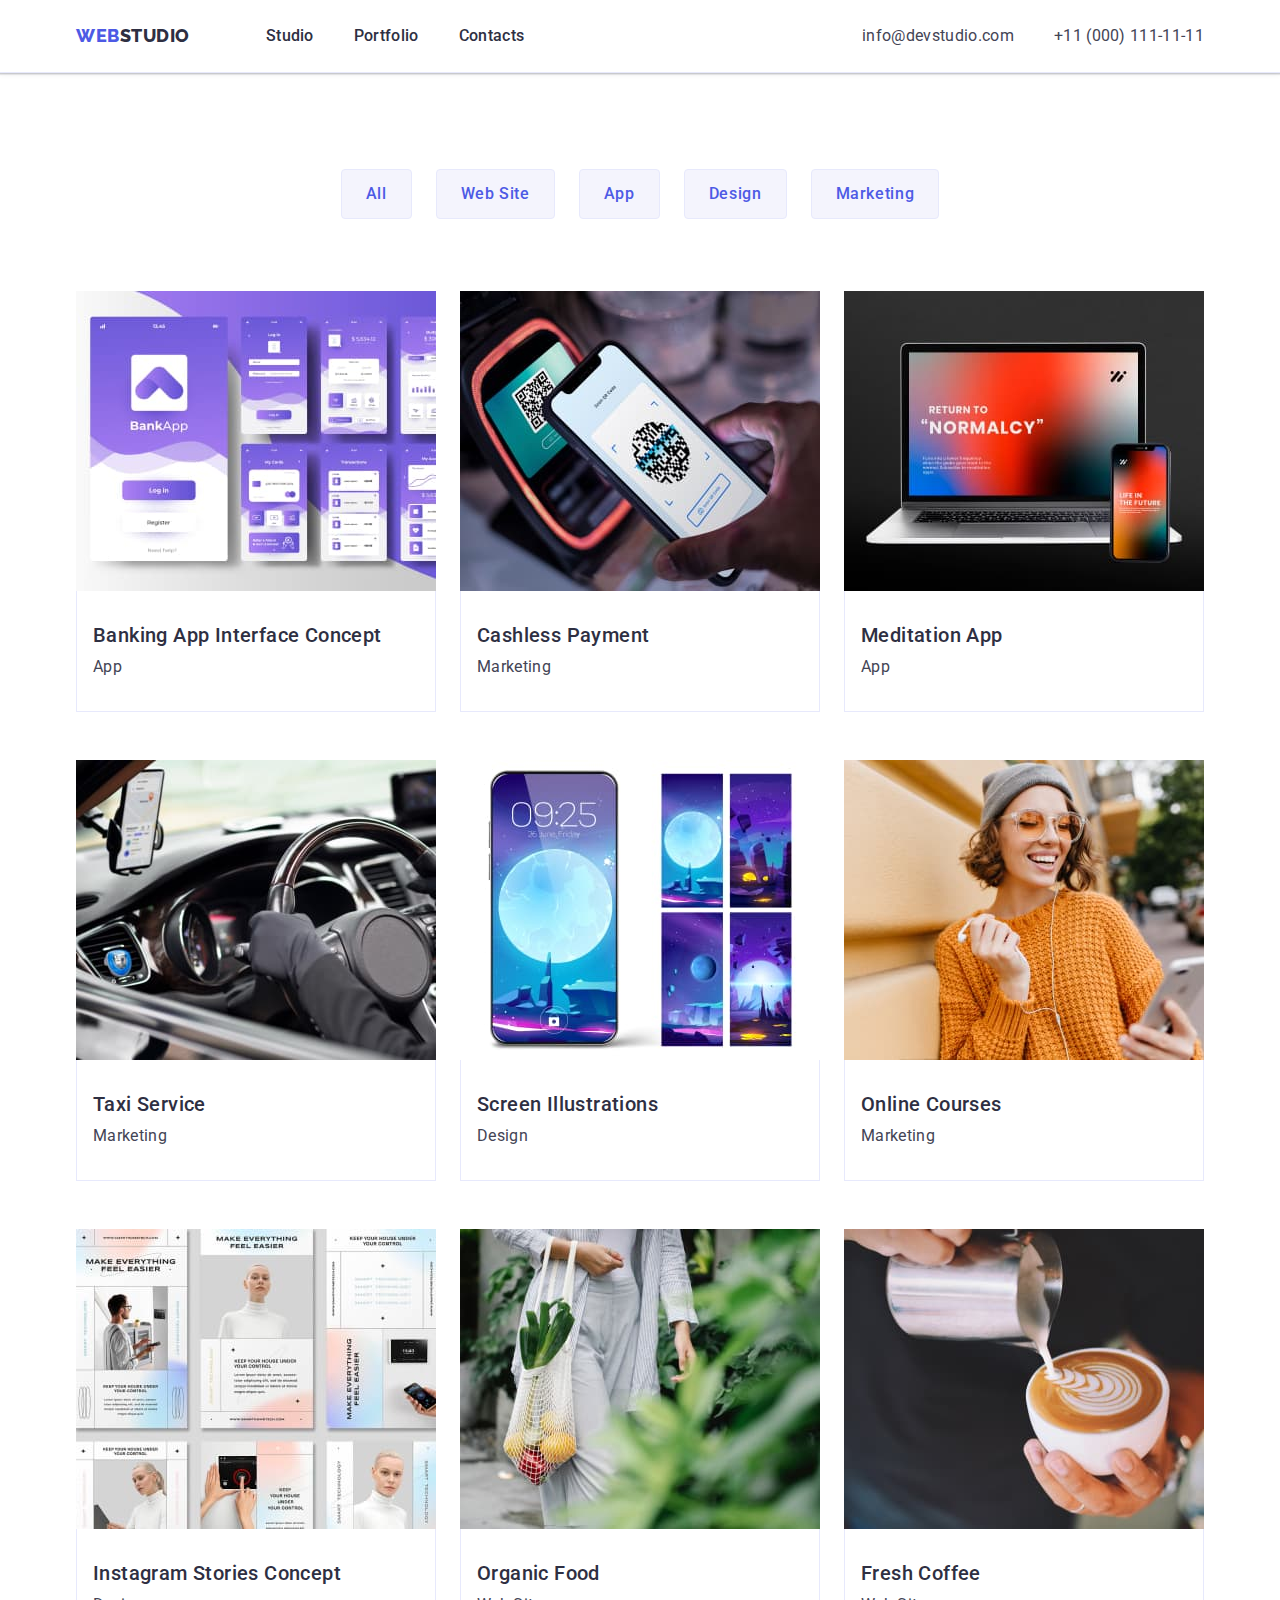
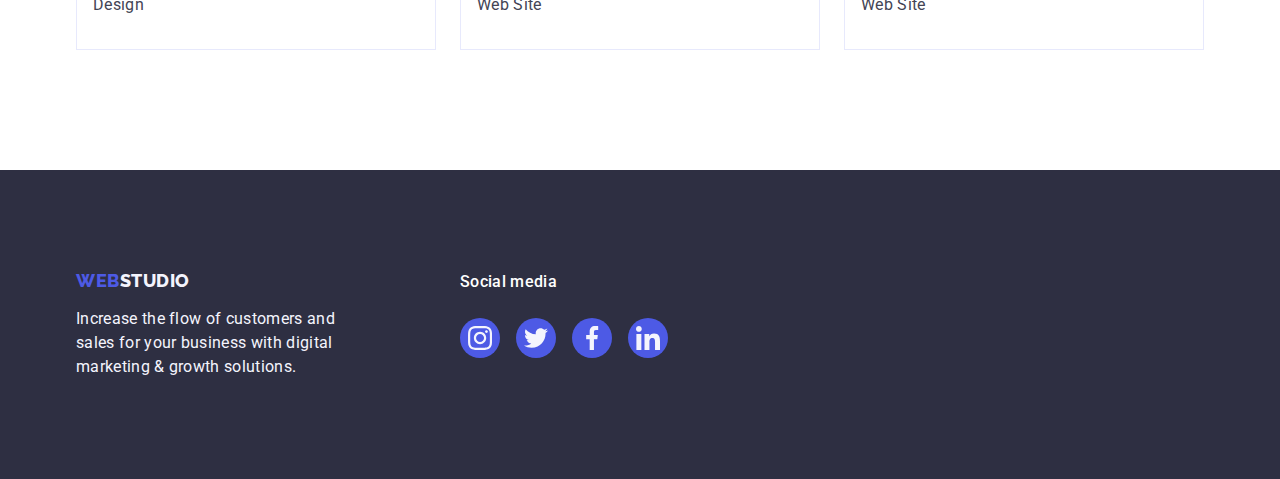
==== commit 709b6566: "fxed mistakes" ====
--- a/portfolio.html
+++ b/portfolio.html
@@ -173,32 +173,32 @@
 
           <ul class="section-social-ul-footer list">
             <li class="social-link">
-              <a href="" class="social-link-a">
-                <svg class="icon-sl" width="24" height="24">
+              <a href="" class="social-link-a-foot">
+                <svg class="icon-sl-foot" width="24" height="24">
                   <use href="./images/icons.svg#icon-instagram-one"></use>
                 </svg>
               </a>
             </li>
 
             <li class="social-link">
-              <a href="" class="social-link-a">
-                <svg class="icon-sl" width="24" height="24">
+              <a href="" class="social-link-a-foot">
+                <svg class="icon-sl-foot" width="24" height="24">
                   <use href="./images/icons.svg#icon-twitter--two"></use>
                 </svg>
               </a>
             </li>
 
             <li class="social-link">
-              <a href="" class="social-link-a">
-                <svg class="icon-sl" width="24" height="24">
+              <a href="" class="social-link-a-foot">
+                <svg class="icon-sl-foot" width="24" height="24">
                   <use href="./images/icons.svg#icon-facebook-three"></use>
                 </svg>
               </a>
             </li>
 
             <li class="social-link">
-              <a href="" class="social-link-a">
-                <svg class="icon-sl" width="24" height="24">
+              <a href="" class="social-link-a-foot">
+                <svg class="icon-sl-foot" width="24" height="24">
                   <use href="./images/icons.svg#icon-linkedin-four"></use>
                 </svg>
               </a>
--- a/css/styles.css
+++ b/css/styles.css
@@ -50,52 +50,50 @@
 --footer-background-color:#2E2F42;
 --footer-main-text-color:#F4F4FD;
 --footer-secondary-text-color: #fff;
+--icon-fill-color: #f4f4fd;
 }
 
 /*--Задаем контейнер для центровки и ограничения ширины контента--*/
 .header {
 border-bottom: 1px solid #E7E9FC;
-box-shadow: 0px 2px 1px rgba(47, 66, 0.08),
+box-shadow: 0px 2px 1px rgba(46, 47, 66, 0.08),
 0px 1px 1px rgba(46, 47, 66, 0.16), 0px 1px 6px rgba(46, 47, 66, 0.08); 
 }
 
+/*--Контейнер, в который помещается контент секций--*/
 .container
-{
-width: 1158px;
+{width: 1158px;
 margin: 0 auto;
-padding: 0 15px; 
-}
+padding: 0 15px;}
 
 /*--Описываем контейнер главной навигации--*/
 .main-nav {
 display: flex; /*--Выстраиваем элементы по горизонтали--*/
-align-items: center;
-}
+align-items: center;}
 
 /*--Делаем логотип и список навигации flex-контейнером--*/
 .nav {
 display: flex;
-align-items: center;/*--Центруем элементы вдоль горизонтальной оси--*/
-}
+align-items: center;}/*--Центруем элементы вдоль горизонтальной оси--*/
+
 
 /*--Данные верхнего логотипа--*/
 .logo
-{
-color: var(--logo-color);
+{color: var(--logo-color);
 font-family: 'Raleway', sans-serif;
 font-weight: 800;
 font-size: 18px;
 line-height: 1.17;
 letter-spacing: 0.03em;
-text-transform: uppercase;
-}
+text-transform: uppercase;}
 
 /*--Дополнительные данные верхнего логотипа--*/
 .head
 {padding: 24px 0;
-margin-right: 76px;/*--Задаем отступ между логотипом и nav-ul--*/
-}
-
+margin-right: 76px;}/*--Задаем отступ между логотипом и nav-ul--*/
+
+
+/*--Описываем слово Studio--*/
 .header-word {
 color: var(--header-word-color);
 font-family: 'Raleway' sans-serif;;
@@ -103,19 +101,15 @@
 font-size: 18px;
 line-height: 1.17;
 letter-spacing: 0.03em;
-text-transform: uppercase;
-}
+text-transform: uppercase;}
 
 /*--Делаем список навигации flex-контейнером--*/
-.nav-ul {
-display: flex;
-/*--gap: 40px;--*/
-}
+.nav-ul 
+{display: flex;}
 
 /*--Задаем правый отступ всем item nav, кроме крайних--*/
- .nav-ul .item:not(:last-child) {
- margin-right: 40px;
- }
+ .nav-ul .item:not(:last-child) 
+ {margin-right: 40px; }
 
 /*--Данные навигационных ссылок--*/
 .nav-link {
@@ -130,9 +124,8 @@
 
 /*--Меняем цвет ссылок при наведении--*/
 .nav-link:hover,
-.nav-link:focus {
-    color: var(--link-active-color);
-}
+.nav-link:focus
+{color: var(--link-active-color);}
 
 /*--Прижимаем секцию почты и телефона к правому краю--*/
 .cont
@@ -142,13 +135,13 @@
 /*--Делаем список контактов flex-контейнером--*/
 .cont-ul {
 display: flex;
-/*--gap: 40px;--*/
-}
+/*--gap: 40px;--*/}
 
 /*--Задаем правый отступ всем item cont, кроме крайних--*/
 .cont-ul .item:not(:last-child) 
 {margin-right: 40px;}
 
+/*--Данные ссылок контактов--*/
 .cont-link {
 color: var(--main-text-color);
 font-weight: 400;
@@ -157,14 +150,12 @@
 letter-spacing: 0.02em;
 text-decoration: none;
 display: block;
-padding: 24px 0;
-}
+padding: 24px 0;}
 
 /*--Меняем цвет ссылок при наведении--*/
 .cont-link:hover,
 .cont-link:focus {
-color: var(--link-active-color);
-}
+color: var(--link-active-color);}
 
 
 /*--Данные секции HERO--*/
@@ -181,8 +172,7 @@
 url(../images/hero/background-hero.jpg);
 background-size: cover;
 background-repeat: no-repeat;
-background-position: center;
-}
+background-position: center;}
 
 /*--Задаем параметры заголовка секции hero--*/
 .hero-title {
@@ -194,8 +184,7 @@
 letter-spacing: 0.02em;
 max-width: 496px;
 margin-left: auto;
-margin-right: auto;
-}
+margin-right: auto;}
 
 /*---Кнопка Order Service---*/
 .main-btn {
@@ -215,16 +204,14 @@
 margin-right: auto;
 margin-top: 48px;
 padding: 16px 32px 16px 32px;
-border-radius: 4px;
-}
+border-radius: 4px;}
 
 /*--Меняем цвет кнопок при навдении--*/
 .main-btn:hover,
 .main-btn:focus {
 color: var(--main-btn-color);
 background-color: #404BBF;
-cursor: pointer;
-}
+cursor: pointer;}
 
 /*--Задаем внутренние отступы секции Adv--*/
 .section-adv {padding: 120px 0;}
@@ -261,6 +248,18 @@
 {display: flex;
 gap: 24px;}
 
+/*--Определяем ширину пункта списка--*/
+.section-item {
+    flex-basis: calc((100% - 3*24px)/4);
+    /*--width: calc((100% - 3*24px)/4)--*/
+}
+
+/*--Определяем ширину списка img--*/
+.section-item-img {
+    flex-basis: calc((100% - 3*16px)/3);
+    /*--width: calc((100% - 3*16px)/3)--*/
+}
+
 /*--Описываем иконки секции Advantages--*/
 .icon-adv
 {display: flex;
@@ -273,28 +272,14 @@
 border-radius: 4px;
 }
 
-
-/*--Определяем ширину пункта списка--*/
-.section-item {
-flex-basis: calc((100% - 3*24px)/4);
-/*--width: calc((100% - 3*24px)/4)--*/
-}
-
-/*--Определяем ширину списка img--*/
-.section-item-img {
-    flex-basis: calc((100% - 3*16px)/3);
-    /*--width: calc((100% - 3*16px)/3)--*/
-}
-
 /*--Данные подзаголовков--*/
-.section-subtitle {
-    color: var(--section-main-text-color);
-    font-weight: 500;
-    font-size: 20px;
-    line-height: 1.2;
-    letter-spacing: 0.02em;
-    margin-bottom: 8px;
-}
+.section-subtitle 
+{color: var(--section-main-text-color);
+ font-weight: 500;
+ font-size: 20px;
+ line-height: 1.2;
+ letter-spacing: 0.02em;
+ margin-bottom: 8px;}
 
 /*--Данные текста секции--*/
 .section-text {
@@ -305,14 +290,13 @@
     letter-spacing: 0.02em;
 }
 
-/*--Задаем внутренний отступ секции Work Exmpl--*/
-.section-exmp {
-padding-bottom: 120px;
-}
+/*--Задаем внутренний отступ секции Work Exmaples--*/
+.section-exmp 
+{padding-bottom: 120px;}
 
 /*--Данные секции Our Team, у которой отличается фон--*/
 .section-team
-{background: var(--section-team-background-color);
+{background-color: var(--section-team-background-color);
 padding: 120px 0;} /*--Задаем внутренние паддинги--*/
 
 .section-team-card {
@@ -322,55 +306,42 @@
     /*--width: calc((100% - 3*24px)/4)--*/
     border-radius: 0px 0px 4px 4px;
     box-shadow: 0px 1px 6px rgba(46, 47, 66, 0.08),
-    0px 1px 1px rgba(47, 66, 0.16), 0px 2px 1px rgba(47, 66, 0.08);
+    0px 1px 1px rgba(46, 47, 66, 0.16), 0px 2px 1px rgba(46, 47, 66, 0.08);
 }
 
 /*--Создание контейнера - имя, должность членов команды--*/
 .name-job
-{padding: 32px 0;
-outline: 1px solid red; } /*--внутренние отступы контейнера--*/
+{padding: 32px 0; } /*--внутренние отступы контейнера--*/
 
 /*--Задание параметров ФИ сотрудника--*/
 .name-job .section-subtitle
 {text-align: center;
- margin-bottom: 8px;
-}
+ margin-bottom: 8px;}
 
 /*--Задание параметров должности сотрудника--*/
 .name-job .section-text 
 {text-align: center;}
 
-/*--Класс для заливки иконок соцсетей--*/
-.icon-sl 
-{fill: #f4f4fd;}
-
-
-/*--Задание отступов контейнеру соцсетей Our team--*/
-.social-link-container
-{padding: 0;
-margin-top: 8px;}
 
 /*--Контейнер 4-х ячеек с иконками соцсетей--*/
 .section-social-ul
 {display: flex;
 gap: 24px;
-justify-content: center;
-}
+justify-content: center;}
 
 
 /*--Ячейка каждой иконки линка соцсети--*/
 .social-link
-{
-width: 40px;
+{width: 40px;
 height: 40px;
-margin-top: 8px;
-}
-
+margin-top: 8px;}
+
+/*--Меняем цвет при наведении--*/
 .social-link:hover,
 .social-link:focus
 {background-color: #31D0AA; }
 
-
+/*--Описание класса ссылки соцсетей--*/
 .social-link-a
 {
 display: flex;
@@ -380,19 +351,23 @@
 border-radius: 50%;
 align-items: center;
 justify-content: center;
-fill: #FFFFFF;
-}
-
-
+color: #FFFFFF;
+}
+
+/*--Меняем цвет при наведении --*/
 .social-link-a:hover,
 .social-link-a:focus {
-background-color: #31d0aa;
-}
-
+background-color: #404bbf;
+}
+
+/*--Класс для заливки иконок соцсетей--*/
+.icon-sl {
+fill: var(--icon-fill-color);
+}
 
 /*--Задаем внутренние паддинги секции закачиков--*/
 .section-customers
-{padding: 120px; 0}
+{padding: 120px; 0;}
 
 /*--Описание секции Заказчика--*/
 .section-customers-ul
@@ -405,20 +380,36 @@
 
 /*--Описываем ссылку на иконку Заказчика--*/
 .customer-link
-{display: flex;
-justify-content: center; 
-align-items: center;
+{
+ width: calc((100% - 120px)/6);
  width: 168px; 
  height: 88px;
- border: 1px solid #8E8F99;
- background-color: #FFFFFF;
-fill: #8e8f99;
-}
-
-.customer-link:hover,
-.customer-link:focus
-{fill: #404BBF;}
-
+  background-color: #FFFFFF;
+}
+
+/*--Описываем ссылку логотипа компаний--*/
+.customer-link-a
+{
+width: 100%;
+height: 100%;
+border: 1px solid #8E8F99;
+border-radius: 4px;
+display: flex;
+align-items: center;
+justify-content: center;
+color: #8e8f99;
+}
+
+.customer-link-a:hover,
+.customer-link-a:focus
+{
+border-color: #404bbf;
+color: #404bbf;
+}
+
+/*--Класс для заливки иконок логотипов компаний--*/
+.icon-customer 
+{fill: currentColor;}
 
 /*--Задание паддингов для секции Портфолио--*/
 .section-port {
@@ -477,8 +468,7 @@
 
 /*--Описываем каждый элемент списка--*/
 .section-item-card {
-flex-basis: calc((100% - 2*24px)/3);
-}
+flex-basis: calc((100% - 2*24px)/3);}
 
 /*--Добавляем эффект тени на карточку при ховере--*/
 .section-item-card:hover
@@ -488,8 +478,7 @@
 .img-title {
 padding: 32px 16px; /*--внутренние отступы контейнера--*/
 border: 1px solid #e7e9fc;
-border-top: none;
-}
+border-top: none;}
 
 /*--Задание отступа подзаголовку img Portfolio--*/
 .img-title .section-subtitle
@@ -497,8 +486,7 @@
 
 /*--Делаем ссылку блочным элементом--*/
 .pf-link
-{display: block;
-}
+{display: block;}
 
 /*--Эффект тени при наведении на карточку Портфолио--*/
 .pf-link:hover,
@@ -570,5 +558,26 @@
 /*--Контейнер 4-х ячеек с иконками соцсетей--*/
 .section-social-ul-footer 
 {display: flex;
- gap: 16px;
- }+ gap: 16px; }
+
+ /*--Описание класса ссылки соцсетей футера--*/
+ .social-link-a-foot {
+     display: flex;
+     width: 100%;
+     height: 100%;
+     background-color: #4D5AE5;
+     border-radius: 50%;
+     align-items: center;
+     justify-content: center;
+     color: #FFFFFF;
+ }
+
+ /*--Меняем цвет при наведении на ссылку футера--*/
+ .social-link-a-foot:hover,
+ .social-link-a-foot:focus {
+     background-color: #31D0AA;
+ }
+
+ /*--Класс для заливки иконок соцсетей футера--*/
+ .icon-sl-foot {
+  fill: #f4f4fd; }